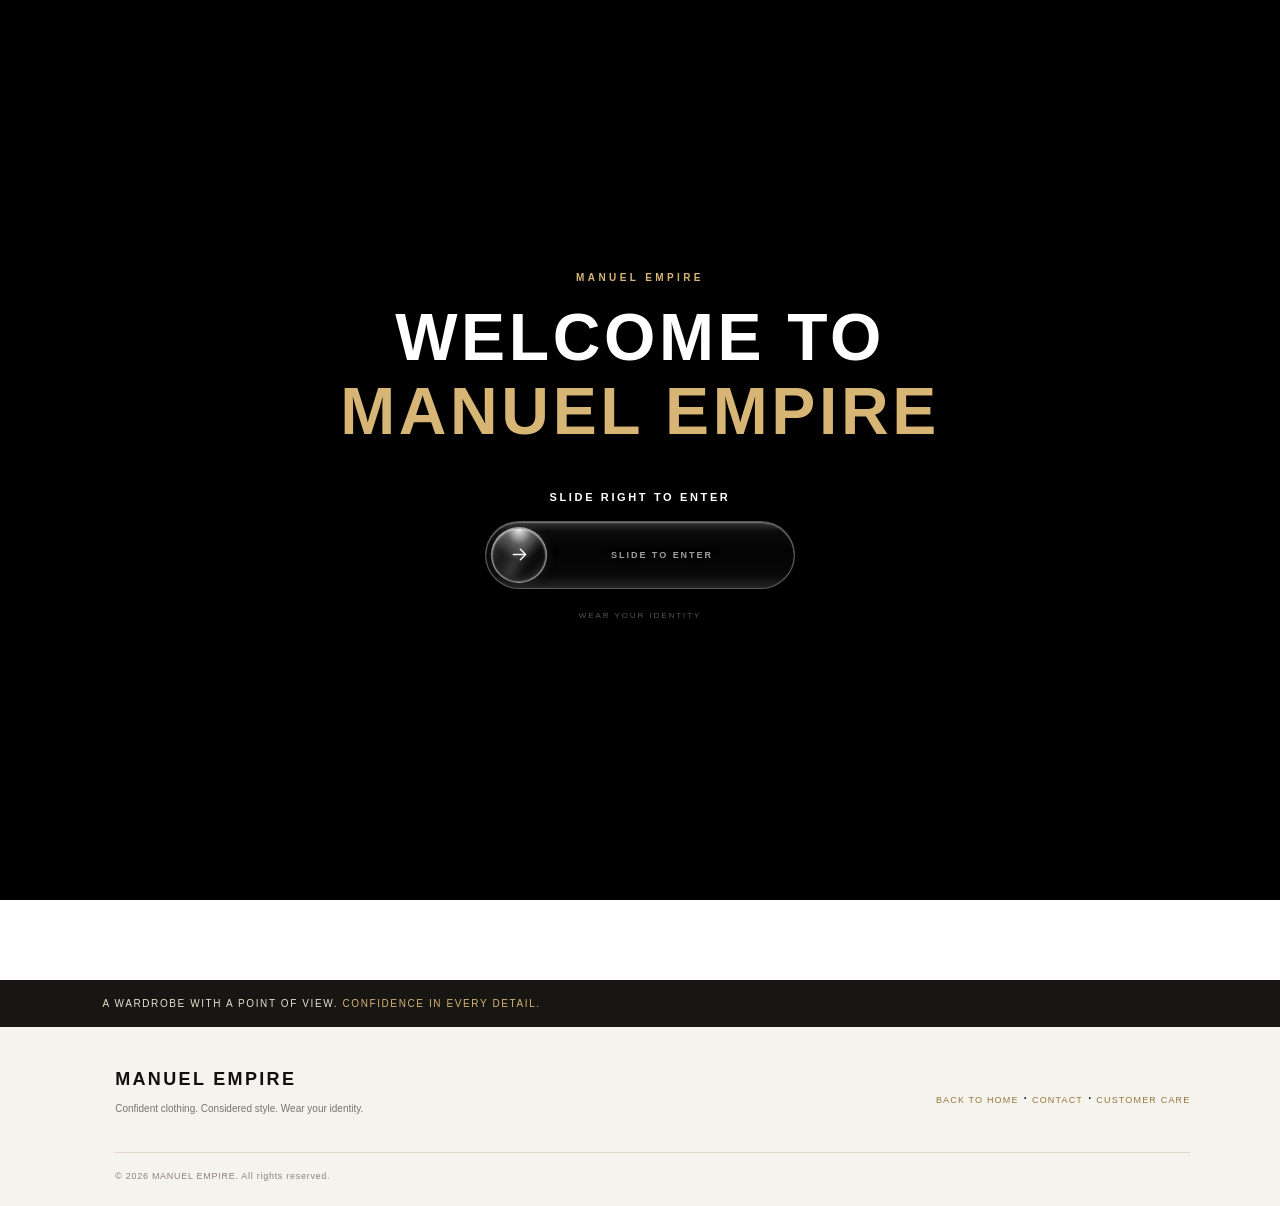
==== all-products.html @ 2a9cc7ea "Refresh polished store styles and cart logic" ====
<!doctype html>
<html lang="en">
<head>
<meta charset="UTF-8">
<meta name="viewport" content="width=device-width, initial-scale=1.0">
<meta name="theme-color" content="#ffffff">
<title>All Pieces | MANUEL EMPIRE</title>
<style>
:root{--gold:#b89452;--gold-deep:#98743a;--ink:#171613;--paper:#fff;--ivory:#f5f3ee;--muted:#77736b}
*{box-sizing:border-box}
body{margin:0;background:var(--paper);color:var(--ink);font-family:Arial,Helvetica,sans-serif}
.site-header{height:82px;display:flex;align-items:center;justify-content:space-between;padding:0 5vw 0 7.5vw;background:linear-gradient(180deg,rgba(255,255,255,.22),rgba(255,255,255,.07));position:sticky;top:0;z-index:30;border:0;box-shadow:inset 0 1px 0 rgba(255,255,255,.52),0 8px 28px rgba(25,20,12,.07);backdrop-filter:blur(38px) saturate(185%);-webkit-backdrop-filter:blur(38px) saturate(185%)}
.brand{margin:0;color:var(--ink);font-family:Georgia,'Times New Roman',serif;font-size:22px;font-weight:600;letter-spacing:.16em}
.header-note{color:#615c52;font-size:10px;letter-spacing:.18em;text-transform:uppercase}
.side-nav{position:fixed;left:2.8vw;top:50%;transform:translateY(-50%);display:flex;flex-direction:column;align-items:center;gap:14px;padding:14px 8px;width:60px;z-index:20;border-radius:999px;background:linear-gradient(145deg,rgba(255,255,255,.28),rgba(255,255,255,.14) 42%,rgba(255,255,255,.075));backdrop-filter:blur(32px) saturate(190%);-webkit-backdrop-filter:blur(32px) saturate(190%);box-shadow:inset 0 1.5px 1px rgba(255,255,255,.78),inset 1px 0 1px rgba(255,255,255,.3),inset 0 -1px 1px rgba(184,148,82,.24),0 12px 32px rgba(20,17,12,.18);isolation:isolate;overflow:hidden}
.nav-link{position:relative;z-index:1;display:grid;place-items:center;width:40px;height:40px;color:var(--gold);background:rgba(255,255,255,.035);border:0;border-radius:50%;text-decoration:none;transition:color .2s,transform .2s,background .2s,box-shadow .2s}
.nav-link:hover{color:var(--gold-deep);transform:translateX(2px);background:rgba(255,255,255,.2);box-shadow:inset 0 1px 2px rgba(255,255,255,.7),0 3px 12px rgba(20,17,12,.1)}
.nav-link svg{width:23px;height:23px;fill:none;stroke:currentColor;stroke-width:1.65;stroke-linecap:round;stroke-linejoin:round}
.page-intro{padding:75px 7.5vw 35px 8vw}
.kicker{margin:0 0 14px;color:var(--gold-deep);font-size:10px;font-weight:700;letter-spacing:.3em;text-transform:uppercase}
.page-intro h2{margin:0;font-size:clamp(36px,5vw,64px);font-weight:800;letter-spacing:-.055em;text-transform:uppercase}
.page-intro p{color:var(--muted);font-size:13px;line-height:1.8;max-width:440px}
.products{padding:25px 6vw 75px 7.5vw}
.section-heading{display:flex;align-items:center;justify-content:space-between;margin-bottom:25px}
.section-heading h2{margin:0;font-size:19px;font-weight:600;letter-spacing:.04em;text-transform:uppercase}
.section-heading a{color:var(--ink);font-size:9px;letter-spacing:.12em;text-transform:uppercase;text-decoration:none;border-bottom:1px solid var(--gold);padding-bottom:5px}
.product-grid{display:grid;grid-template-columns:repeat(4,minmax(0,1fr));gap:18px}
.product img{display:block;width:100%;aspect-ratio:3/4;object-fit:cover;filter:grayscale(100%);background:var(--ivory)}
.product h3{margin:12px 0 5px;font-size:11px;font-weight:500;letter-spacing:.04em}
.product p{margin:0;color:var(--gold-deep);font-size:10px}
@media(max-width:700px){.site-header{height:68px;padding:0 18px 0 62px;background:linear-gradient(180deg,rgba(255,255,255,.22),rgba(255,255,255,.07));backdrop-filter:blur(32px) saturate(185%);-webkit-backdrop-filter:blur(32px) saturate(185%)}.brand{font-size:16px;letter-spacing:.12em}.header-note{font-size:8px}.side-nav{left:9px;gap:10px;width:52px;padding:11px 6px;border-radius:999px;backdrop-filter:blur(28px) saturate(185%);-webkit-backdrop-filter:blur(28px) saturate(185%)}.nav-link{width:36px;height:36px}.nav-link svg{width:20px;height:20px}.page-intro{padding:55px 18px 25px 68px}.page-intro h2{font-size:36px}.products{padding:25px 16px 45px 68px}.section-heading h2{font-size:15px}.product-grid{grid-template-columns:repeat(2,minmax(0,1fr));gap:17px 12px}}




/* MANUEL EMPIRE — unified adaptive Liquid Glass */
html{scroll-behavior:smooth;scroll-padding-top:88px}
.site-header{
  background:rgba(255,255,255,.075) !important;
  border:0 !important;outline:0 !important;
  box-shadow:0 8px 28px rgba(20,18,14,.045),inset 0 1px 0 rgba(255,255,255,.16) !important;
  -webkit-backdrop-filter:blur(26px) saturate(155%) !important;
  backdrop-filter:blur(26px) saturate(155%) !important;
  isolation:isolate;overflow:hidden;
}
.site-header:before{
  content:"";position:absolute;inset:0;z-index:0;pointer-events:none;
  background:radial-gradient(ellipse at 50% -90%,rgba(255,255,255,.25),transparent 68%),linear-gradient(110deg,transparent 10%,rgba(255,255,255,.075) 48%,transparent 86%);
}
.site-header:after{
  content:"";position:absolute;inset:0;z-index:0;pointer-events:none;
  background:linear-gradient(110deg,transparent 36%,rgba(255,255,255,.10) 49%,transparent 62%);
  transform:translateX(-115%);animation:me-soft-refraction 16s ease-in-out infinite;
}
.brand,.header-note{position:relative;z-index:1}
.side-nav{
  background:rgba(255,255,255,.075) !important;
  border:0 !important;outline:0 !important;
  box-shadow:0 12px 34px rgba(16,15,12,.12),inset 0 1px 0 rgba(255,255,255,.20),inset 0 -1px 0 rgba(255,255,255,.06) !important;
  -webkit-backdrop-filter:blur(24px) saturate(160%) !important;
  backdrop-filter:blur(24px) saturate(160%) !important;
  isolation:isolate;overflow:hidden;
}
.side-nav:before{
  content:"";position:absolute;inset:0;z-index:0;pointer-events:none;border-radius:inherit;
  background:radial-gradient(ellipse at 35% 0%,rgba(255,255,255,.22),transparent 54%),linear-gradient(115deg,rgba(255,255,255,.09),transparent 42%,rgba(255,255,255,.035) 76%,rgba(255,255,255,.08));
}
.side-nav:after{
  content:"";position:absolute;inset:0;z-index:0;pointer-events:none;border-radius:inherit;
  background:linear-gradient(112deg,transparent 30%,rgba(255,255,255,.09) 49%,transparent 67%);
  transform:translateX(-115%);animation:me-soft-refraction 18s ease-in-out infinite;
}
.nav-link{
  background:transparent !important;border:0 !important;outline:0 !important;
  box-shadow:none !important;border-radius:50%;
  transition:color .32s ease,transform .42s cubic-bezier(.2,.8,.2,1) !important;
}
.nav-link:hover,.nav-link:focus-visible,.nav-link:active{
  background:transparent !important;box-shadow:none !important;
  color:var(--gold-deep) !important;transform:scale(1.10) !important;
}
.nav-link svg{filter:drop-shadow(0 1px 2px rgba(0,0,0,.12))}
.site-header,.side-nav{will-change:backdrop-filter}
[id]{scroll-margin-top:88px}
@keyframes me-soft-refraction{
  0%,72%,100%{transform:translateX(-115%)}
  86%{transform:translateX(115%)}
}
@media(max-width:700px){
 html{scroll-padding-top:74px}
 [id]{scroll-margin-top:74px}
 .site-header{-webkit-backdrop-filter:blur(22px) saturate(150%) !important;backdrop-filter:blur(22px) saturate(150%) !important}
 .side-nav{-webkit-backdrop-filter:blur(20px) saturate(155%) !important;backdrop-filter:blur(20px) saturate(155%) !important}
}
@media(prefers-reduced-motion:reduce){
 html{scroll-behavior:auto}
 .site-header:after,.side-nav:after{animation:none}
 *{transition-duration:.01ms !important}
}
@view-transition{navigation:auto}
::view-transition-old(root){animation:me-soft-out .18s ease both}
::view-transition-new(root){animation:me-soft-in .32s cubic-bezier(.2,.75,.25,1) both}
::view-transition-group(me-header),::view-transition-group(me-nav){animation-duration:.32s}
@keyframes me-soft-out{to{opacity:.82;filter:blur(2px)}}
@keyframes me-soft-in{from{opacity:.82;filter:blur(2px)}to{opacity:1;filter:blur(0)}}


/* MANUEL EMPIRE — visible, 80%-transparent Liquid Glass; side icons stay bare */
.site-header{
  position:relative;
  background:linear-gradient(135deg,rgba(255,255,255,.23),rgba(255,255,255,.12) 38%,rgba(255,255,255,.18) 72%,rgba(255,255,255,.10)) !important;
  border:0 !important;outline:0 !important;
  box-shadow:0 10px 32px rgba(25,20,12,.055),inset 0 1px 0 rgba(255,255,255,.48),inset 0 -1px 0 rgba(255,255,255,.13) !important;
  -webkit-backdrop-filter:blur(15px) saturate(1.85) contrast(1.06) !important;
  backdrop-filter:blur(15px) saturate(1.85) contrast(1.06) !important;
  isolation:isolate;overflow:hidden;
}
.site-header:before{
  content:"";position:absolute;inset:0;z-index:0;pointer-events:none;
  background:
    radial-gradient(ellipse 48% 125% at 18% -55%,rgba(255,255,255,.58),transparent 72%),
    radial-gradient(ellipse 55% 115% at 82% -75%,rgba(255,255,255,.30),transparent 70%),
    linear-gradient(180deg,rgba(255,255,255,.19),transparent 48%,rgba(255,255,255,.045));
}
.site-header:after{
  content:"";position:absolute;inset:0;z-index:0;pointer-events:none;
  background:
    linear-gradient(108deg,transparent 22%,rgba(255,255,255,.02) 38%,rgba(255,255,255,.38) 49%,rgba(255,255,255,.06) 54%,transparent 70%),
    radial-gradient(ellipse 38% 70% at 50% 0%,rgba(255,255,255,.20),transparent 78%);
  opacity:.9;transform:translateX(-105%);
  animation:me-liquid-reflection 12s cubic-bezier(.4,0,.2,1) infinite;
}
/* Side navigation is deliberately plain: five original icons, no glass */
.side-nav{
  background:transparent !important;border:0 !important;outline:0 !important;
  box-shadow:none !important;
  -webkit-backdrop-filter:none !important;backdrop-filter:none !important;
  overflow:visible !important;isolation:auto !important;
}
.side-nav:before,.side-nav:after{content:none !important;display:none !important}
.nav-link{
  background:transparent !important;border:0 !important;outline:0 !important;
  box-shadow:none !important;border-radius:0 !important;
  -webkit-backdrop-filter:none !important;backdrop-filter:none !important;
  transition:color .32s ease,transform .38s cubic-bezier(.2,.8,.2,1) !important;
}
.nav-link:hover,.nav-link:focus-visible,.nav-link:active{
  background:transparent !important;box-shadow:none !important;
  transform:translateX(2px) !important;
}
.nav-link svg{filter:none !important}
/* Other action buttons get a clear, softly glossy glass finish */
.primary-link,.category a,.section-heading a{
  background:linear-gradient(135deg,rgba(255,255,255,.22),rgba(255,255,255,.10)) !important;
  border:0 !important;border-radius:999px;
  box-shadow:0 7px 22px rgba(25,20,12,.055),inset 0 1px 0 rgba(255,255,255,.50),inset 0 -1px 0 rgba(255,255,255,.12) !important;
  -webkit-backdrop-filter:blur(13px) saturate(1.75) !important;
  backdrop-filter:blur(13px) saturate(1.75) !important;
  transition:transform .35s ease,box-shadow .35s ease,background .35s ease !important;
}
.primary-link:hover,.category a:hover,.section-heading a:hover{
  background:linear-gradient(135deg,rgba(255,255,255,.30),rgba(255,255,255,.14)) !important;
  box-shadow:0 10px 26px rgba(25,20,12,.075),inset 0 1px 0 rgba(255,255,255,.62) !important;
  transform:translateY(-2px);
}
.hero .primary-link{
  background:transparent !important;box-shadow:none !important;border-radius:0;
  -webkit-backdrop-filter:none !important;backdrop-filter:none !important;
  border:0 !important;border-bottom:1px solid #d7b574 !important;
}
.hero .primary-link:hover{background:transparent !important;box-shadow:none !important}
.brand,.header-note{position:relative;z-index:1}
@keyframes me-liquid-reflection{
  0%,62%,100%{transform:translateX(-105%)}
  82%{transform:translateX(105%)}
}
@media(max-width:700px){
  .site-header{
    background:linear-gradient(135deg,rgba(255,255,255,.22),rgba(255,255,255,.12) 55%,rgba(255,255,255,.18)) !important;
    -webkit-backdrop-filter:blur(12px) saturate(1.7) contrast(1.04) !important;
    backdrop-filter:blur(12px) saturate(1.7) contrast(1.04) !important;
  }
}
@media(prefers-reduced-motion:reduce){.site-header:after{animation:none}}


/* Expanded editorial storefront */
.collection-note{padding:18px 7.5vw 18px 8vw;background:#171613;color:#e9dfcd;font-size:10px;letter-spacing:.16em;text-transform:uppercase}
.collection-note span{color:#d7b574}
.collection-footer{padding:42px 7vw 25px 9vw;background:#f5f3ee}
.collection-footer .footer-row{display:flex;justify-content:space-between;gap:25px;align-items:center;padding-bottom:25px;border-bottom:1px solid rgba(152,116,58,.22)}
.collection-footer strong{font-family:Georgia,serif;font-size:18px;letter-spacing:.13em}
.collection-footer p{color:#77736b;font-size:10px;line-height:1.7}
.collection-footer a{color:#98743a;text-decoration:none;font-size:9px;letter-spacing:.13em;text-transform:uppercase}
.collection-footer small{display:block;padding-top:18px;color:#898276;font-size:9px;letter-spacing:.08em}
@media(max-width:700px){.collection-note{padding:16px 18px 16px 68px;font-size:8px;line-height:1.7}.collection-footer{padding:35px 18px 22px 68px}.collection-footer .footer-row{display:block}.collection-footer a{display:inline-block;margin-top:10px}}

</style>
<link rel="stylesheet" href="store.css?v=polish-20261128">
<style>
/* Side navigation category pop-out */
.category-dim{position:fixed;inset:0;z-index:35;border:0;padding:0;background:rgba(12,11,9,.30);opacity:0;visibility:hidden;transition:opacity .28s ease,visibility .28s ease;cursor:pointer}
.category-popout{position:fixed;left:78px;z-index:45;display:flex;flex-direction:column;gap:4px;min-width:142px;padding:8px;background:rgba(255,255,255,.96);border:1px solid rgba(197,162,101,.4);box-shadow:0 12px 35px rgba(0,0,0,.14);opacity:0;visibility:hidden;transform:translateX(-8px);transition:opacity .28s ease,transform .28s ease,visibility .28s ease}
.category-popout a{display:block;padding:13px 15px;color:#171613;text-decoration:none;font-size:10px;font-weight:700;letter-spacing:.18em}
.category-popout a:hover{background:#f2ecdf;color:#98743a}
body.categories-open .category-dim{opacity:1;visibility:visible}
body.categories-open .category-popout{opacity:1;visibility:visible;transform:translateX(0)}
body.categories-open main,body.categories-open .site-header,body.categories-open .collection-note,body.categories-open .collection-footer{filter:blur(1.5px);transition:filter .28s ease}
@media(max-width:700px){.category-popout{left:66px;min-width:130px}.category-popout a{padding:12px;font-size:9px}}

/* Official MANUEL EMPIRE crown monogram */
.brand{display:inline-flex!important;align-items:center!important;justify-content:center!important;gap:10px!important}
.brand-mark{display:block;width:31px;height:42px;flex:0 0 auto;object-fit:contain;mix-blend-mode:screen;filter:drop-shadow(0 1px 2px rgba(184,148,82,.16))}
.brand span{display:inline-block}
@media(max-width:700px){.brand{gap:8px!important}.brand-mark{width:25px;height:34px}}

/* Official MANUEL EMPIRE crown monogram */
.brand{display:inline-flex!important;align-items:center!important;justify-content:center!important;gap:10px!important}
.brand-mark{display:block;width:31px;height:42px;flex:0 0 auto;object-fit:contain;mix-blend-mode:screen;filter:drop-shadow(0 1px 2px rgba(184,148,82,.16))}
.brand span{display:inline-block}
@media(max-width:700px){.brand{gap:8px!important}.brand-mark{width:25px;height:34px}}
</style>
</head>
<body>
<header class="site-header"><h1 class="brand"><img class="brand-mark" src="IMG_6461.png" alt=""><span>MANUEL EMPIRE</span></h1><div class="header-note">Confidence in every detail</div></header>
<nav class="side-nav" aria-label="Main navigation">
<a class="nav-link" href="index.html" aria-label="Home" title="Home"><svg viewBox="0 0 24 24"><path d="m3 10 9-7 9 7"/><path d="M5 9v11h14V9M9 20v-7h6v7"/></svg></a>
<a class="nav-link" href="announcements.html" aria-label="Announcements" title="Announcements"><svg viewBox="0 0 24 24"><circle cx="12" cy="12" r="9"/><path d="M12 11v5M12 8h.01"/></svg></a>
<a class="nav-link" href="collection.html" aria-label="Bag" title="Bag"><svg viewBox="0 0 24 24"><path d="M4 7h16v13H4zM8 7V5a2 2 0 0 1 2-2h4a2 2 0 0 1 2 2v2M4 12h16M10 12v2h4v-2"/></svg></a>
<a class="nav-link" href="#" aria-label="Browse categories" title="Categories" data-category-toggle><svg viewBox="0 0 24 24"><rect x="3" y="3" width="7" height="7" rx="1"/><rect x="14" y="3" width="7" height="7" rx="1"/><rect x="3" y="14" width="7" height="7" rx="1"/><rect x="14" y="14" width="7" height="7" rx="1"/></svg></a>
<a class="nav-link" href="cart.html" aria-label="Cart" title="Cart"><svg viewBox="0 0 24 24"><path d="M3 4h2l2.1 11.1a2 2 0 0 0 2 1.6h8.8a2 2 0 0 0 2-1.6L21 8H6"/><circle cx="10" cy="20" r="1"/><circle cx="18" cy="20" r="1"/></svg></a>
</nav>
<main>
<section class="store-intro"><p class="eyebrow">MANUEL EMPIRE · WEAR YOUR IDENTITY</p><h2>ALL PIECES</h2><p>Explore the current MANUEL EMPIRE edit. Product availability and pricing are confirmed on request.</p></section>
<div class="store-toolbar" id="shop"><div class="store-filters"><select data-shop-filter aria-label="Filter by collection"><option value="all">All collections</option><option value="men">Men</option><option value="women">Women</option></select><select data-shop-type aria-label="Filter by category"><option value="all">All categories</option><option value="tops">Tops</option><option value="shirts">Shirts</option><option value="sets">Sets</option><option value="outerwear">Outerwear</option></select><input class="store-search" data-shop-search type="search" placeholder="Search the collection…" aria-label="Search products"></div><a class="gold-button" href="cart.html">View bag <span data-cart-count hidden></span></a></div>
<section class="store-grid" data-shop-grid aria-live="polite"></section>
</main>

<div class="collection-note">A wardrobe with a point of view. <span>Confidence in every detail.</span></div>
<footer class="collection-footer" id="cart"><div class="footer-row"><div><strong>MANUEL EMPIRE</strong><p>Confident clothing. Considered style. Wear your identity.</p></div><div><a href="index.html">Back to home</a> · <a href="contact.html">Contact</a> · <a href="customer-care.html">Customer care</a></div></div><small>© 2026 MANUEL EMPIRE. All rights reserved.</small></footer>

<div class="store-notice" data-store-notice role="status"></div><script src="store.js?v=curated-empty-v2-20261128"></script><script src="nav.js?v=full-polish-20261128"></script>
</body>
</html>
---- store.css ----
:root{--gold:#b89452;--gold-deep:#98743a;--ink:#171613;--ivory:#f5f3ee;--muted:#77736b}
.store-intro{padding:64px 7vw 30px 9vw;background:#f5f3ee}.store-intro .eyebrow,.eyebrow{color:var(--gold-deep);font-size:9px;font-weight:700;letter-spacing:.23em;text-transform:uppercase}.store-intro h2{margin:12px 0;font:500 clamp(36px,5vw,60px)/1 Georgia,serif;letter-spacing:-.04em}.store-intro p{max-width:460px;color:#625e56;font-size:12px;line-height:1.8}
.store-toolbar{padding:24px 7vw 22px 9vw;display:flex;justify-content:space-between;align-items:center;gap:15px;flex-wrap:wrap}.store-filters{display:flex;gap:8px;flex-wrap:wrap}.store-filters select,.store-search{height:42px;padding:0 14px;border:1px solid #e6dfd2;background:#fff;color:#514c43;font:inherit;font-size:11px;outline-color:var(--gold)}.store-search{width:min(260px,100%)}
.store-grid{padding:10px 7vw 75px 9vw;display:grid;grid-template-columns:repeat(4,minmax(0,1fr));gap:32px 18px}.shop-card{min-width:0}.shop-image{position:relative;display:block;overflow:hidden;background:var(--ivory)}.shop-image img{display:block;width:100%;aspect-ratio:3/4;object-fit:cover;transition:transform .55s ease}.shop-image:hover img{transform:scale(1.035)}.image-tag{position:absolute;left:12px;top:12px;padding:7px 9px;background:rgba(255,255,255,.78);color:#6f5832;font-size:8px;letter-spacing:.13em}
.shop-card-info{display:flex;justify-content:space-between;gap:8px;align-items:start;margin-top:13px}.shop-category{margin:0 0 7px;color:var(--gold-deep);font-size:8px;letter-spacing:.12em;text-transform:uppercase}.shop-card h3{margin:0;font-size:11px;font-weight:600;letter-spacing:.025em}.shop-price{margin:8px 0 0;color:#77736b;font-size:10px}.shop-description{margin:10px 0 0;color:#77736b;font-size:10px;line-height:1.65}
.quick-add{position:relative;flex:0 0 auto}.quick-add summary{list-style:none;cursor:pointer;color:#98743a;font-size:9px;letter-spacing:.07em;white-space:nowrap;border-bottom:1px solid #c8ad7c;padding-bottom:5px}.quick-add summary::-webkit-details-marker{display:none}.quick-add summary span{font-size:13px;margin-left:4px}.quick-add[open]{z-index:3}.quick-add label{display:block;margin-top:10px;color:#77736b;font-size:9px}.quick-add select{display:block;width:100%;margin-top:5px;padding:8px;border:1px solid #e6dfd2;background:#fff;color:#171613;font-size:10px}.gold-button{display:inline-flex;align-items:center;justify-content:center;min-height:42px;padding:0 20px;background:#b89452;border:0;color:#fff;text-decoration:none;font-size:9px;font-weight:700;letter-spacing:.13em;text-transform:uppercase;cursor:pointer}.quick-add .gold-button{width:100%;margin-top:12px}.gold-button:hover{background:#98743a}.store-notice{position:fixed;right:22px;bottom:22px;z-index:90;padding:14px 18px;background:#171613;color:#fff;font-size:11px;opacity:0;transform:translateY(8px);pointer-events:none;transition:.25s}.store-notice.is-visible{opacity:1;transform:translateY(0)}.empty-shop{grid-column:1/-1;padding:45px;text-align:center;color:#77736b}
.bag-layout{padding:55px 8vw 80px 10vw;display:grid;grid-template-columns:minmax(0,1.5fr) minmax(280px,.8fr);gap:55px}.bag-layout h2{font:500 30px Georgia,serif}.bag-item{display:grid;grid-template-columns:125px 1fr;gap:20px;padding:22px 0;border-bottom:1px solid #eee8dd}.bag-item img{width:125px;aspect-ratio:3/4;object-fit:cover;background:var(--ivory)}.bag-info h3{margin:0 0 8px;font-size:13px}.bag-info>p:not(.shop-category){color:#77736b;font-size:10px}.bag-info strong{display:block;margin:12px 0;color:#98743a;font-size:10px;font-weight:500}.quantity-control{display:flex;align-items:center;gap:12px;margin-top:14px}.quantity-control button{width:27px;height:27px;border:1px solid #e4ddcf;background:#fff;color:#514c43;cursor:pointer}.quantity-control .remove-item{width:auto;border:0;color:#98743a;text-decoration:underline;font-size:9px}.bag-summary{align-self:start;padding:25px;background:#f5f3ee}.bag-summary h3{margin:0 0 18px;font-size:11px;letter-spacing:.14em;text-transform:uppercase}.bag-summary p{color:#625e56;font-size:11px;line-height:1.8}.bag-summary .gold-button{width:100%;margin-top:12px}.empty-bag{padding:40px 0}.empty-bag h2{font-size:34px}.empty-bag p{color:#77736b;font-size:12px;line-height:1.8}
.order-fields{display:grid;gap:13px;margin-top:20px}.order-fields label{display:grid;gap:6px;color:#625e56;font-size:10px}.order-fields input,.order-fields textarea{width:100%;padding:12px;border:1px solid #e3dccf;background:#fff;font:inherit;font-size:12px}.order-fields textarea{min-height:78px;resize:vertical}.order-fields button{margin-top:8px}.order-status{display:none;margin-top:15px;padding:12px;background:#eee8dc;color:#51432e;font-size:11px;line-height:1.6}.order-status.is-visible{display:block}.order-copy{width:100%;min-height:140px;margin-top:12px;padding:10px;border:1px solid #ddd;background:#fff;font-size:11px}
.store-footer{padding:35px 8vw 25px 9vw;background:#171613;color:#fff}.store-footer .footer-row{display:flex;justify-content:space-between;gap:20px;align-items:center}.store-footer strong{font:18px Georgia,serif;letter-spacing:.14em}.store-footer a{color:#e2c58b;text-decoration:none;font-size:9px;letter-spacing:.13em;text-transform:uppercase}.store-footer small{display:block;margin-top:24px;color:#a8a197;font-size:9px}
@media(max-width:900px){.store-grid{grid-template-columns:repeat(3,minmax(0,1fr))}.bag-layout{padding-left:8vw;padding-right:6vw;gap:25px}}
@media(max-width:700px){.store-intro{padding:48px 20px 25px 68px}.store-intro h2{font-size:38px}.store-toolbar{padding:20px 16px 18px 68px;align-items:stretch}.store-search{width:100%}.store-grid{padding:8px 15px 55px 68px;grid-template-columns:repeat(2,minmax(0,1fr));gap:25px 12px}.shop-card-info{display:block}.quick-add{display:block;margin-top:12px}.quick-add summary{display:inline-block}.bag-layout{padding:35px 16px 60px 68px;grid-template-columns:1fr;gap:25px}.bag-item{grid-template-columns:92px 1fr;gap:13px}.bag-item img{width:92px}.bag-info h3{font-size:11px}.store-footer{padding:30px 18px 24px 68px}.store-footer .footer-row{display:block}.store-footer a{display:inline-block;margin-top:16px}}


/* Shared page chrome */
.site-header{height:82px;display:flex;align-items:center;justify-content:space-between;padding:0 5vw 0 7.5vw;background:rgba(255,255,255,.20);position:sticky;top:0;z-index:30;border:0;box-shadow:0 8px 28px rgba(25,20,12,.05);backdrop-filter:blur(15px) saturate(1.85);-webkit-backdrop-filter:blur(15px) saturate(1.85)}
.brand{margin:0;color:#171613;font:600 22px Georgia,serif;letter-spacing:.16em;text-decoration:none}.bag-shortcut{color:#98743a;text-decoration:none;font-size:9px;letter-spacing:.13em;text-transform:uppercase}
.side-nav{position:fixed;left:2.8vw;top:50%;transform:translateY(-50%);display:flex;flex-direction:column;align-items:center;gap:14px;padding:14px 8px;width:60px;z-index:40;background:transparent;border:0;box-shadow:none}
.nav-link{display:grid;place-items:center;width:40px;height:40px;color:#b89452;text-decoration:none;background:transparent;border:0;mix-blend-mode:difference}
.nav-link svg{width:23px;height:23px;fill:none;stroke:currentColor;stroke-width:1.65;stroke-linecap:round;stroke-linejoin:round}
[data-cart-count]:not([hidden]){display:inline-grid;place-items:center;min-width:17px;height:17px;margin-left:5px;padding:0 4px;border-radius:50%;background:#98743a;color:white;font-size:9px}
@media(max-width:700px){.site-header{height:68px;padding:0 16px 0 68px}.brand{font-size:15px;letter-spacing:.1em}.side-nav{left:9px;width:48px;gap:10px;padding:8px 4px}.nav-link{width:36px;height:36px}.nav-link svg{width:20px;height:20px}}

/* Fabric Grotesk brand typography — provide the licensed WOFF2 file at the path below */
@font-face{font-family:"Fabric Grotesk";src:url("FabricGrotesk-Variable.woff2") format("woff2");font-style:normal;font-weight:100 900;font-display:swap}
html,body,body *{font-family:"Fabric Grotesk",Arial,sans-serif !important}


/* COLLECTION ROOM — black, white and champagne gold editorial frames */
:root{--gold:#c5a265;--gold-deep:#98743a;--ink:#11110f;--ivory:#f7f6f2}
body{background:#fff;color:#11110f}
.store-intro{background:#11110f;color:#fff;padding-top:68px;padding-bottom:48px}
.store-intro .eyebrow{color:#d7b574;letter-spacing:.25em}
.store-intro h2{color:#fff;font-family:"Fabric Grotesk",Arial,sans-serif!important;font-weight:650;letter-spacing:-.045em}
.store-intro>p:last-child{color:rgba(255,255,255,.72);max-width:480px}
.store-toolbar{background:#fff;padding-top:25px;padding-bottom:25px;border-bottom:1px solid #eee9df}
.store-filters select,.store-search{border:1px solid #ded7ca;background:#fff;color:#171613;border-radius:0;min-height:43px}
.store-filters select:focus,.store-search:focus{border-color:#b89452;outline:1px solid rgba(184,148,82,.22)}
.gold-button{background:#b89452;color:#11110f;border:1px solid #b89452;border-radius:0;min-height:44px;font-weight:700;letter-spacing:.12em;transition:background .25s,color .25s,transform .25s}
.gold-button:hover{background:#11110f;border-color:#11110f;color:#fff;transform:translateY(-1px)}
.store-grid{background:#fff;padding-top:34px;gap:28px 20px}
.shop-card{background:#fff;border:1px solid #e9e4da;padding:0 0 18px;transition:border-color .25s,box-shadow .25s}
.shop-card:hover{border-color:#c5a265;box-shadow:0 12px 28px rgba(20,17,12,.07)}
.shop-image{background:#f1efe9;margin:8px 8px 0}
.shop-image img{aspect-ratio:4/5;object-fit:cover;filter:none}
.image-tag{left:10px;top:10px;background:rgba(17,17,15,.88);color:#e4c98f;font-size:8px;letter-spacing:.16em;padding:8px 10px}
.shop-card-info{display:block;padding:0 14px;margin-top:14px}
.shop-category{color:#98743a;font-size:8px;letter-spacing:.16em;font-weight:700}
.shop-card h3{color:#11110f;font-size:13px;line-height:1.35;font-weight:650;letter-spacing:.015em}
.shop-price{color:#7b756b;font-size:10px;margin-top:6px}
.shop-description{padding:0 14px;margin:9px 0 13px;color:#77736b;font-size:10px;line-height:1.65;min-height:33px}
.product-options{display:grid;grid-template-columns:1fr 1fr;gap:8px;padding:0 14px}
.product-options label{display:block;color:#766b59;font-size:8px;font-weight:700;letter-spacing:.12em;text-transform:uppercase}
.product-options select{display:block;width:100%;height:36px;margin-top:6px;padding:0 8px;border:1px solid #e5dfd4;background:#fff;color:#171613;font:inherit;font-size:10px;border-radius:0}
.product-options select:focus{outline:1px solid #c5a265;border-color:#c5a265}
.shop-card .add-to-bag{display:flex;width:calc(100% - 28px);margin:13px 14px 0;justify-content:space-between;padding:0 14px}
.shop-card .add-to-bag span{font-size:16px;font-weight:400}
.empty-shop{color:#77736b}
.store-notice{background:#11110f;border-left:3px solid #c5a265;color:#fff}
@media(max-width:900px){.store-grid{grid-template-columns:repeat(2,minmax(0,1fr));gap:20px 14px}}
@media(max-width:700px){
 .store-intro{padding:48px 18px 34px 68px}
 .store-intro h2{font-size:36px}
 .store-toolbar{padding:18px 15px 18px 68px}
 .store-filters{width:100%}
 .store-filters select{flex:1;min-width:0}
 .store-search{width:100%}
 .store-grid{padding:22px 12px 50px 62px;grid-template-columns:repeat(2,minmax(0,1fr));gap:15px 9px}
 .shop-card{padding-bottom:12px}
 .shop-image{margin:6px 6px 0}
 .shop-card-info{padding:0 9px;margin-top:11px}
 .shop-card h3{font-size:11px}
 .shop-description{padding:0 9px;margin:8px 0 10px;font-size:9px;min-height:0}
 .product-options{padding:0 9px;gap:6px}
 .product-options label{font-size:7px;letter-spacing:.08em}
 .product-options select{height:33px;padding:0 5px;font-size:9px}
 .shop-card .add-to-bag{width:calc(100% - 18px);margin:10px 9px 0;min-height:39px;padding:0 9px;font-size:8px;letter-spacing:.08em}
 .image-tag{font-size:7px;padding:6px 7px}
}


/* Spacious editorial collection layout inspired by the supplied reference */
.store-intro{background:#fff;color:#111;padding:82px 20px 55px;text-align:center}
.store-intro .eyebrow{font-size:9px;letter-spacing:.24em;color:#a98549}
.store-intro h2{font-family:"Fabric Grotesk",Arial,sans-serif!important;font-size:clamp(34px,5vw,54px);font-weight:800;letter-spacing:.08em;color:#111;margin:12px 0 0}
.store-intro>p:last-child{margin:12px auto 0;color:#777;font-size:12px}
.store-toolbar{max-width:1440px;margin:0 auto;padding:12px 4vw 24px;border:0}
.store-grid{max-width:1440px;margin:0 auto;padding:18px 3vw 105px;grid-template-columns:repeat(3,minmax(0,1fr));gap:66px 26px}
.shop-card{border:0!important;background:#fff!important;padding:0 0 8px!important;box-shadow:none!important}
.shop-card:hover{border:0!important;box-shadow:none!important}
.shop-image{position:relative;margin:0;background:#f5f5f3}
.shop-image img{aspect-ratio:1/1.12;object-fit:contain;padding:5%;mix-blend-mode:multiply}
.image-tag{display:none}
.wishlist-button{position:absolute;right:16px;top:14px;width:40px;height:40px;border:0;background:transparent;color:#111;font-size:30px;line-height:1;cursor:pointer}
.wishlist-button.is-saved{color:#b89452}
.shop-card-info{padding:0 2px!important;margin-top:19px!important}
.shop-card-info>div:first-child{display:block}
.shop-category{font-size:8px;letter-spacing:.16em}
.shop-card h3{font-size:14px;font-weight:700;letter-spacing:.035em;text-transform:uppercase}
.shop-price{font-size:10px;margin-top:7px}
.shop-description{padding:0 2px;margin:9px 0 14px;min-height:0;font-size:10px}
.product-options{padding:0 2px;max-width:340px}
.shop-card .add-to-bag{width:100%;max-width:340px;margin:13px 2px 0}
.discover-house{background:#f5f5f3;padding:86px 3vw 100px}
.discover-house h2{text-align:center;margin:0 0 58px;font-size:clamp(28px,4vw,44px);font-weight:800;letter-spacing:.07em}
.house-grid{max-width:1440px;margin:auto;display:grid;grid-template-columns:repeat(3,minmax(0,1fr));gap:24px}
.house-card{position:relative;display:block;overflow:hidden;background:#eae8e2;color:#fff;text-decoration:none}
.house-card img{display:block;width:100%;aspect-ratio:1/1.15;object-fit:cover;transition:transform .6s ease}
.house-card:hover img{transform:scale(1.035)}
.house-card span{position:absolute;left:0;right:0;bottom:0;padding:28px 16px 18px;background:linear-gradient(transparent,rgba(0,0,0,.58));font-size:12px;font-weight:700;letter-spacing:.16em;text-align:center}
.collection-note{margin-top:0}
@media(max-width:900px){.store-grid{grid-template-columns:repeat(2,minmax(0,1fr));gap:48px 18px}}
@media(max-width:700px){
 .store-intro{padding:64px 16px 34px 58px}
 .store-intro h2{font-size:32px;letter-spacing:.055em}
 .store-intro>p:last-child{font-size:10px}
 .store-toolbar{padding:12px 14px 18px 62px}
 .store-grid{padding:12px 13px 68px 62px;grid-template-columns:repeat(2,minmax(0,1fr));gap:34px 12px}
 .shop-image img{aspect-ratio:1/1.08;padding:4%}
 .wishlist-button{right:7px;top:7px;width:32px;height:32px;font-size:25px}
 .shop-card-info{margin-top:13px!important}
 .shop-card h3{font-size:10px;line-height:1.45}
 .shop-description{font-size:9px;margin:7px 0 10px}
 .product-options{gap:6px}
 .product-options select{height:32px;font-size:9px}
 .shop-card .add-to-bag{min-height:37px;font-size:8px}
 .discover-house{padding:58px 13px 65px 62px}
 .discover-house h2{font-size:25px;margin-bottom:30px}
 .house-grid{grid-template-columns:1fr;gap:16px}
 .house-card img{aspect-ratio:1.5/1}
 .house-card span{font-size:10px}
}


/* Navigation icons: champagne gold, clearly visible on white sections */
.side-nav .nav-link,
.side-nav .nav-link:hover,
.side-nav .nav-link:focus-visible,
.side-nav .nav-link:active{
  color:#b89452 !important;
  mix-blend-mode:normal !important;
}
.side-nav .nav-link svg{stroke:currentColor !important}


/* MANUEL EMPIRE — final storefront polish */
:root{--gold:#b89452;--gold-deep:#98743a;--ink:#171613;--ivory:#f5f3ee;--muted:#77736b}
button,a,input,select,textarea{-webkit-tap-highlight-color:transparent}
a:focus-visible,button:focus-visible,input:focus-visible,select:focus-visible,textarea:focus-visible{outline:2px solid #b89452;outline-offset:3px}
.store-intro{padding-top:76px;padding-bottom:42px}
.store-intro h2{letter-spacing:-.035em}
.store-toolbar{max-width:1320px}
.store-filters select,.store-search,.product-options select,.order-fields input,.order-fields textarea{border-radius:0;min-height:44px}
.store-grid{max-width:1320px;gap:44px 24px}
.shop-image{background:#f5f3ee}
.shop-image img{transition:transform .65s cubic-bezier(.2,.7,.2,1)}
.shop-card h3{line-height:1.45}
.product-options{display:grid;grid-template-columns:repeat(2,minmax(0,1fr));gap:10px}
.product-options label{display:grid;gap:7px;color:#77736b;font-size:9px;letter-spacing:.08em;text-transform:uppercase}
.product-options select{width:100%;padding:0 10px;border:1px solid #e6dfd2;background:#fff;color:#171613;font:inherit;font-size:11px}
.gold-button{min-height:46px;background:#a98549;letter-spacing:.16em;transition:background .25s ease,transform .25s ease,box-shadow .25s ease}
.gold-button:hover{background:#88652f;transform:translateY(-1px);box-shadow:0 8px 18px rgba(75,54,21,.12)}
.empty-shop{grid-column:1/-1;max-width:680px;width:100%;margin:18px auto 30px;padding:clamp(30px,6vw,66px) 24px;text-align:center;background:linear-gradient(145deg,#faf9f6,#f1eee7);border:1px solid rgba(184,148,82,.25)}
.empty-shop-kicker{display:block;margin-bottom:17px;color:#98743a;font-size:9px;font-weight:700;letter-spacing:.22em}
.empty-shop h3{margin:0 auto 12px;color:#171613;font:500 clamp(25px,4vw,38px)/1.15 Georgia,serif;letter-spacing:-.025em}
.empty-shop p{max-width:410px;margin:0 auto 24px;color:#77736b;font-size:12px;line-height:1.85}
.empty-shop .gold-button{display:inline-flex;padding:0 24px;text-decoration:none}
.bag-layout{max-width:1320px;margin:0 auto}
.bag-summary{border:1px solid rgba(184,148,82,.2);background:#faf9f6}
.order-fields input,.order-fields textarea{border-radius:0}
.order-fields input:focus,.order-fields textarea:focus,.store-search:focus,.store-filters select:focus{border-color:#b89452;outline:2px solid rgba(184,148,82,.15);outline-offset:1px}
.order-status{border-left:2px solid #b89452}
.store-notice{max-width:calc(100vw - 32px);border:1px solid rgba(216,181,109,.28);box-shadow:0 12px 32px rgba(0,0,0,.18)}
@media(max-width:700px){
 .store-intro{padding:52px 18px 30px 68px}
 .store-toolbar{padding:18px 16px 18px 68px}
 .store-grid{padding:14px 15px 58px 68px;gap:30px 12px}
 .product-options{grid-template-columns:1fr;gap:8px}
 .product-options select{min-height:38px}
 .empty-shop{padding:34px 18px;margin:8px auto 18px}
 .empty-shop p{font-size:11px}
 .bag-summary{padding:20px}
}
@media(prefers-reduced-motion:reduce){.shop-image img,.gold-button{transition:none}}
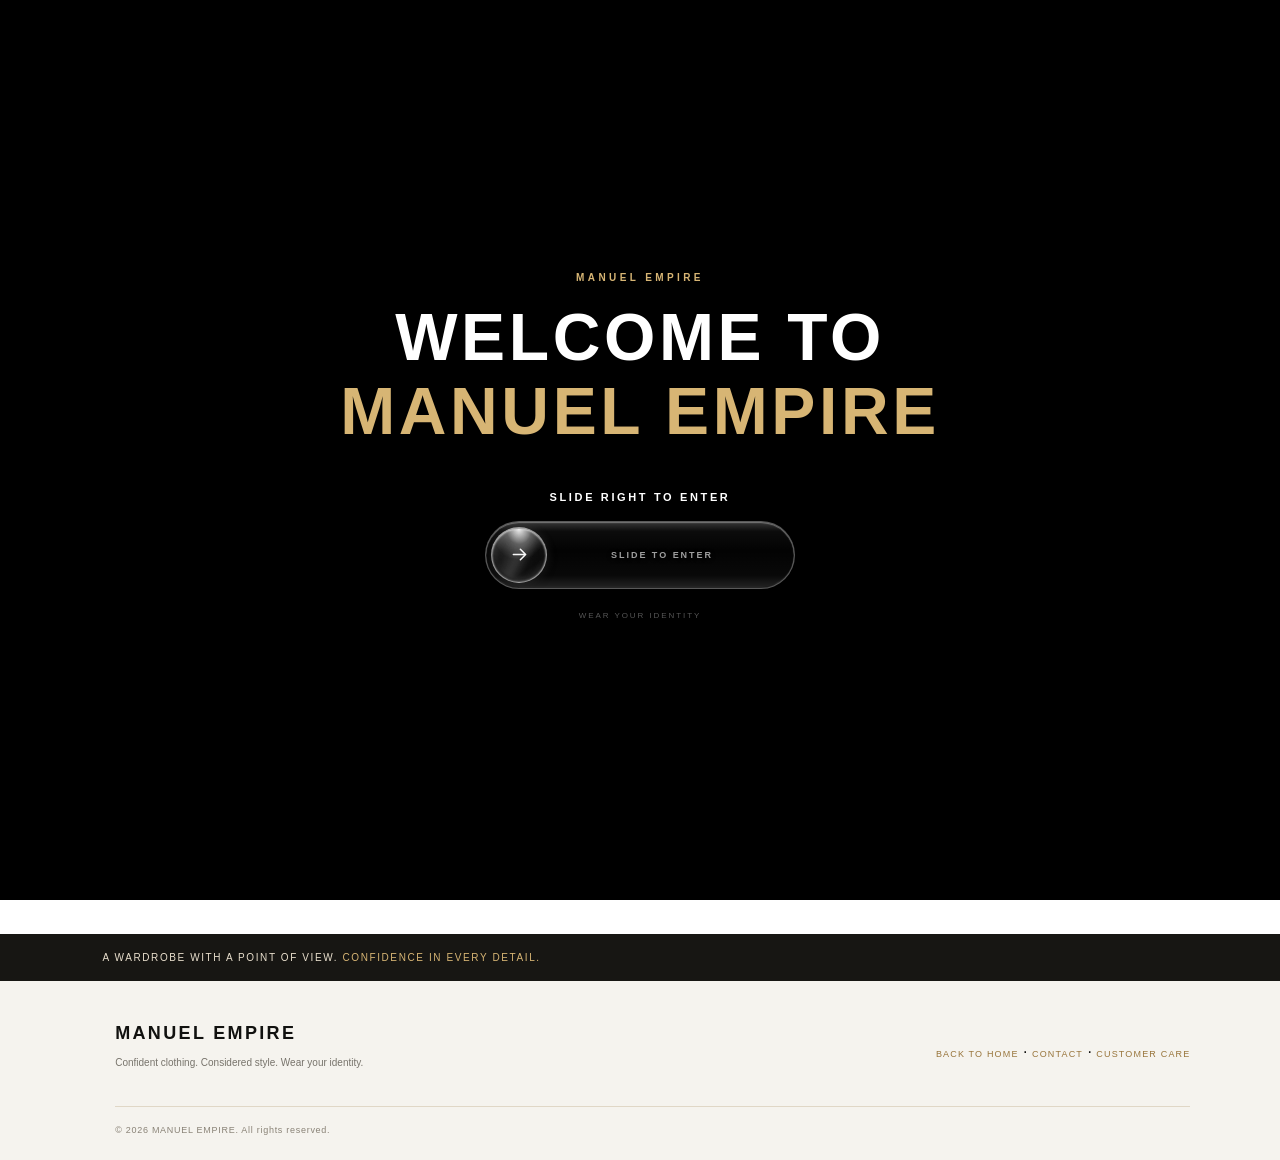
==== commit b9f08791: "Simplify all-pieces page while catalogue is curated" ====
--- a/all-products.html
+++ b/all-products.html
@@ -232,13 +232,13 @@
 </nav>
 <main>
 <section class="store-intro"><p class="eyebrow">MANUEL EMPIRE · WEAR YOUR IDENTITY</p><h2>ALL PIECES</h2><p>Explore the current MANUEL EMPIRE edit. Product availability and pricing are confirmed on request.</p></section>
-<div class="store-toolbar" id="shop"><div class="store-filters"><select data-shop-filter aria-label="Filter by collection"><option value="all">All collections</option><option value="men">Men</option><option value="women">Women</option></select><select data-shop-type aria-label="Filter by category"><option value="all">All categories</option><option value="tops">Tops</option><option value="shirts">Shirts</option><option value="sets">Sets</option><option value="outerwear">Outerwear</option></select><input class="store-search" data-shop-search type="search" placeholder="Search the collection…" aria-label="Search products"></div><a class="gold-button" href="cart.html">View bag <span data-cart-count hidden></span></a></div>
+<div class="store-toolbar" id="shop"><p class="collection-status">A considered edit is taking shape. New pieces will appear here when the catalogue is ready.</p><a class="gold-button" href="cart.html">View bag <span data-cart-count hidden></span></a></div>
 <section class="store-grid" data-shop-grid aria-live="polite"></section>
 </main>
 
 <div class="collection-note">A wardrobe with a point of view. <span>Confidence in every detail.</span></div>
 <footer class="collection-footer" id="cart"><div class="footer-row"><div><strong>MANUEL EMPIRE</strong><p>Confident clothing. Considered style. Wear your identity.</p></div><div><a href="index.html">Back to home</a> · <a href="contact.html">Contact</a> · <a href="customer-care.html">Customer care</a></div></div><small>© 2026 MANUEL EMPIRE. All rights reserved.</small></footer>
 
-<div class="store-notice" data-store-notice role="status"></div><script src="store.js?v=curated-empty-v2-20261128"></script><script src="nav.js?v=full-polish-20261128"></script>
+<div class="store-notice" data-store-notice role="status"></div><script src="store.js?v=curated-empty-v3-20261128"></script><script src="nav.js?v=full-polish-20261128"></script>
 </body>
 </html>
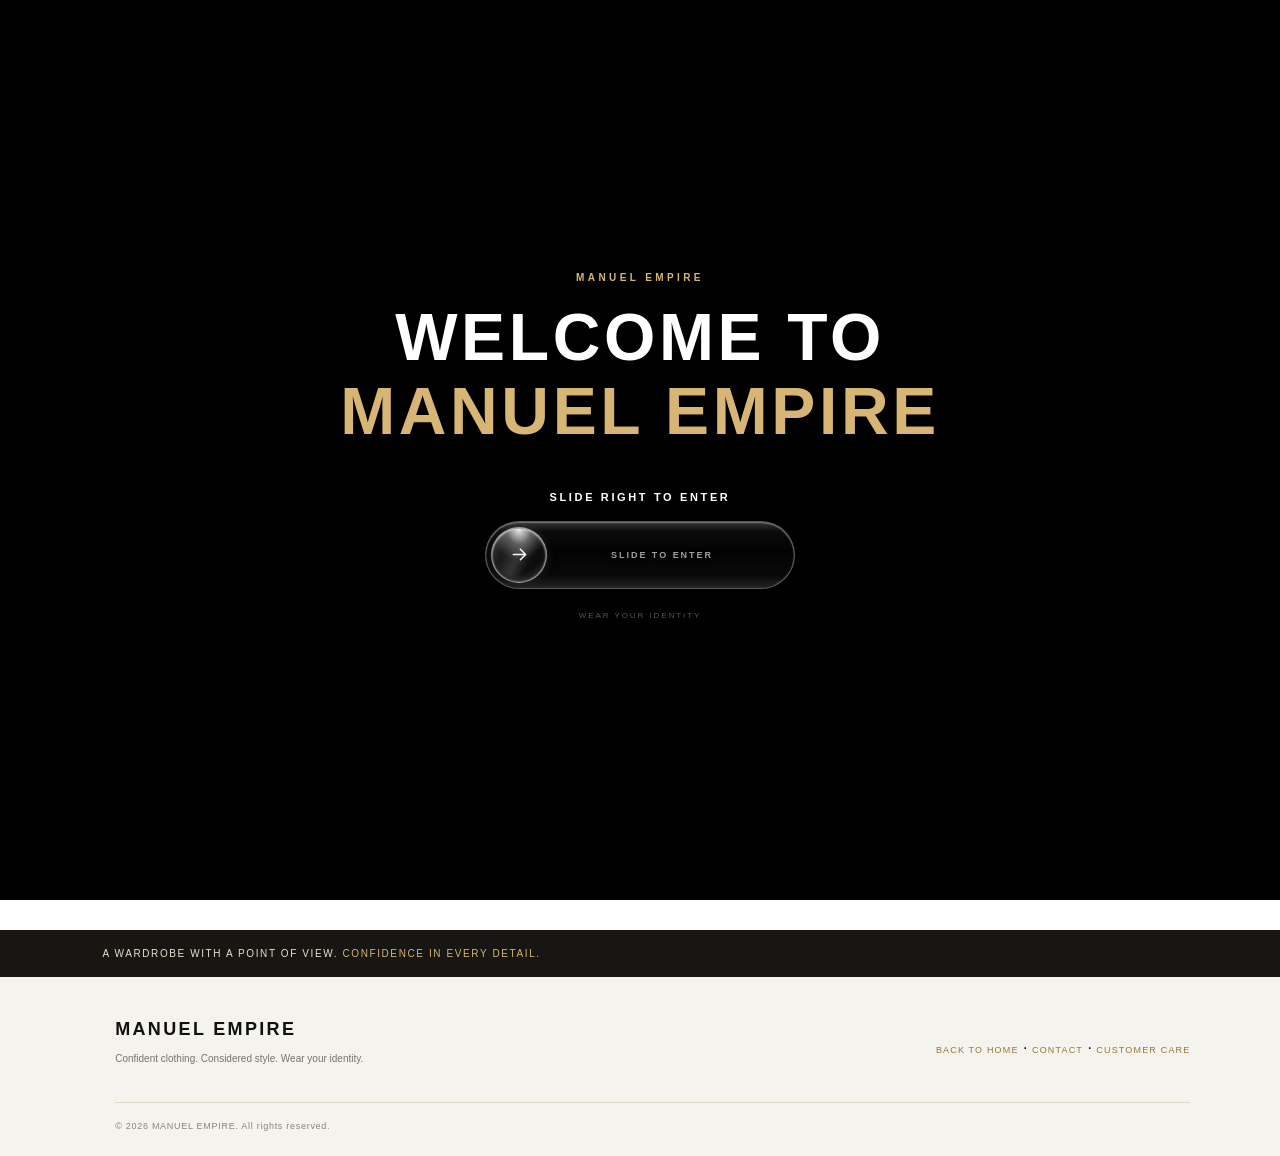
==== commit c367d359: "Refine all-pieces collection status line" ====
--- a/all-products.html
+++ b/all-products.html
@@ -220,6 +220,7 @@
 .brand span{display:inline-block}
 @media(max-width:700px){.brand{gap:8px!important}.brand-mark{width:25px;height:34px}}
 </style>
+<style>.collection-status{margin:0;color:#77736b;font-size:11px;letter-spacing:.04em;line-height:1.7}@media(max-width:700px){.collection-status{max-width:230px;font-size:10px}}</style>
 </head>
 <body>
 <header class="site-header"><h1 class="brand"><img class="brand-mark" src="IMG_6461.png" alt=""><span>MANUEL EMPIRE</span></h1><div class="header-note">Confidence in every detail</div></header>
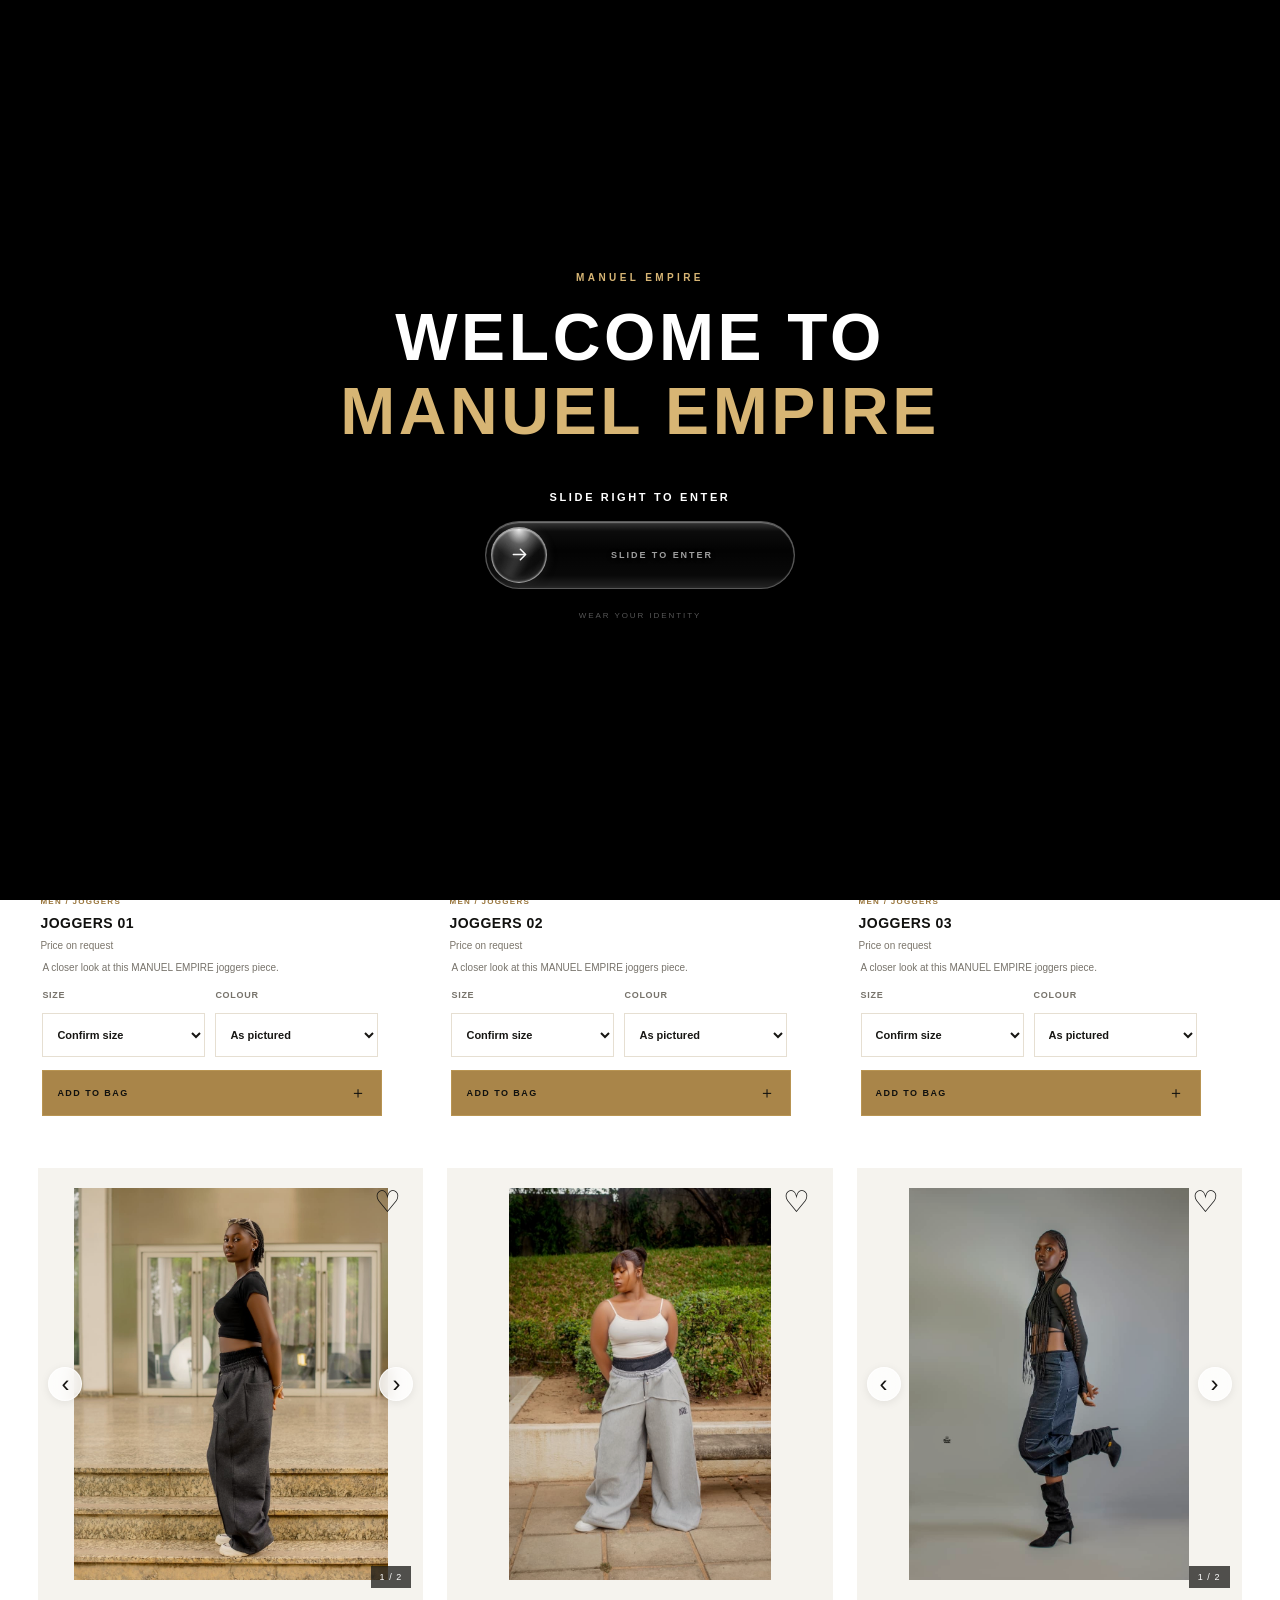
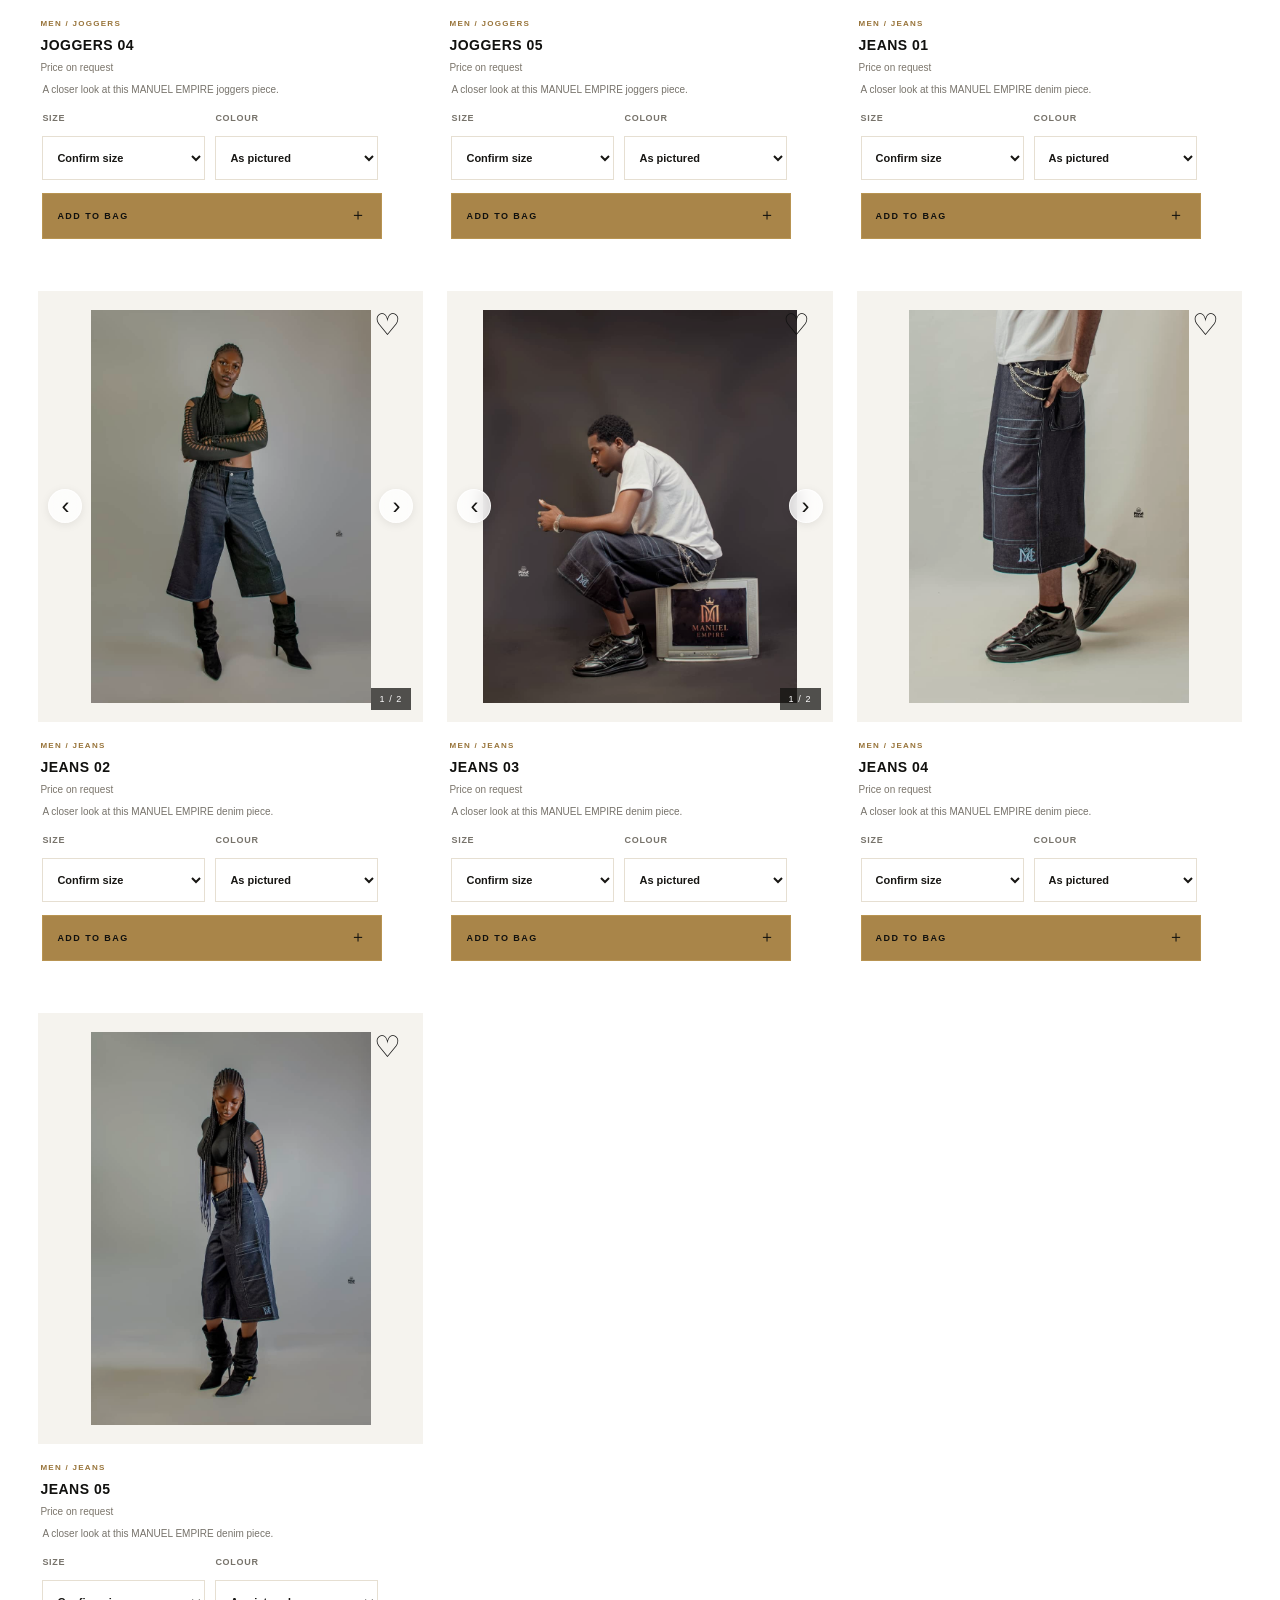
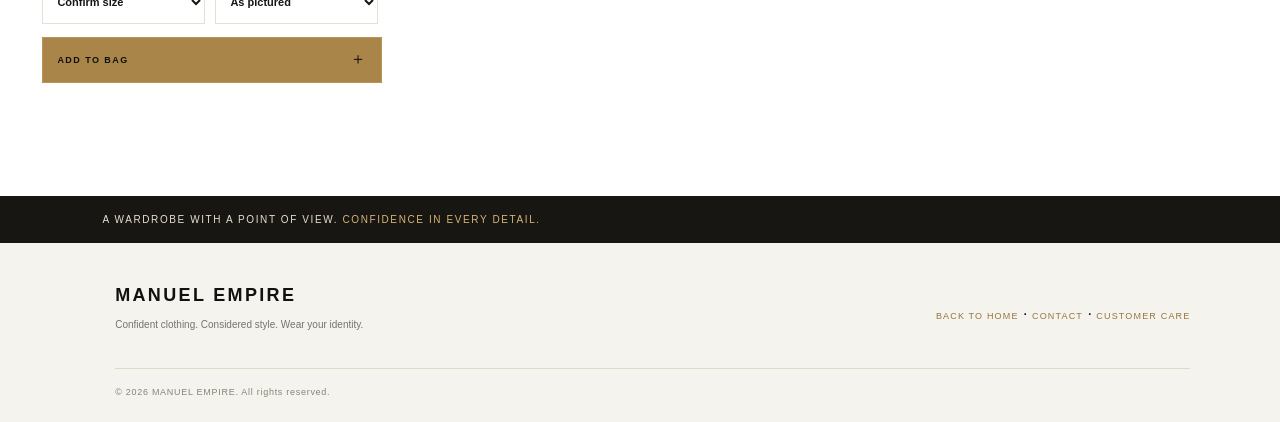
==== commit 99167dc7: "Load product gallery updates" ====
--- a/all-products.html
+++ b/all-products.html
@@ -196,7 +196,7 @@
 @media(max-width:700px){.collection-note{padding:16px 18px 16px 68px;font-size:8px;line-height:1.7}.collection-footer{padding:35px 18px 22px 68px}.collection-footer .footer-row{display:block}.collection-footer a{display:inline-block;margin-top:10px}}
 
 </style>
-<link rel="stylesheet" href="store.css?v=polish-20261128">
+<link rel="stylesheet" href="store.css?v=gallery-products-20261128">
 <style>
 /* Side navigation category pop-out */
 .category-dim{position:fixed;inset:0;z-index:35;border:0;padding:0;background:rgba(12,11,9,.30);opacity:0;visibility:hidden;transition:opacity .28s ease,visibility .28s ease;cursor:pointer}
@@ -240,6 +240,6 @@
 <div class="collection-note">A wardrobe with a point of view. <span>Confidence in every detail.</span></div>
 <footer class="collection-footer" id="cart"><div class="footer-row"><div><strong>MANUEL EMPIRE</strong><p>Confident clothing. Considered style. Wear your identity.</p></div><div><a href="index.html">Back to home</a> · <a href="contact.html">Contact</a> · <a href="customer-care.html">Customer care</a></div></div><small>© 2026 MANUEL EMPIRE. All rights reserved.</small></footer>
 
-<div class="store-notice" data-store-notice role="status"></div><script src="store.js?v=curated-empty-v3-20261128"></script><script src="nav.js?v=full-polish-20261128"></script>
+<div class="store-notice" data-store-notice role="status"></div><script src="store.js?v=gallery-products-20261128"></script><script src="nav.js?v=full-polish-20261128"></script>
 </body>
 </html>
--- a/store.css
+++ b/store.css
@@ -181,3 +181,12 @@
  .bag-summary{padding:20px}
 }
 @media(prefers-reduced-motion:reduce){.shop-image img,.gold-button{transition:none}}
+
+
+/* Product image gallery controls */
+.shop-image{position:relative}
+.gallery-arrow{position:absolute;top:50%;z-index:3;display:grid;place-items:center;width:34px;height:34px;transform:translateY(-50%);border:1px solid rgba(255,255,255,.72);border-radius:50%;background:rgba(255,255,255,.78);color:#171613;font:300 24px/1 Arial,sans-serif;cursor:pointer;box-shadow:0 2px 10px rgba(0,0,0,.08);-webkit-backdrop-filter:blur(8px);backdrop-filter:blur(8px)}
+.gallery-prev{left:10px}.gallery-next{right:10px}
+.gallery-count{position:absolute;right:12px;bottom:12px;z-index:2;padding:6px 9px;background:rgba(17,17,15,.72);color:#fff;font-size:9px;letter-spacing:.12em}
+.gallery-arrow:focus-visible{outline:2px solid #b89452;outline-offset:3px}
+@media(max-width:700px){.gallery-arrow{width:29px;height:29px;font-size:21px}.gallery-prev{left:6px}.gallery-next{right:6px}.gallery-count{right:7px;bottom:7px;font-size:8px;padding:5px 7px}}
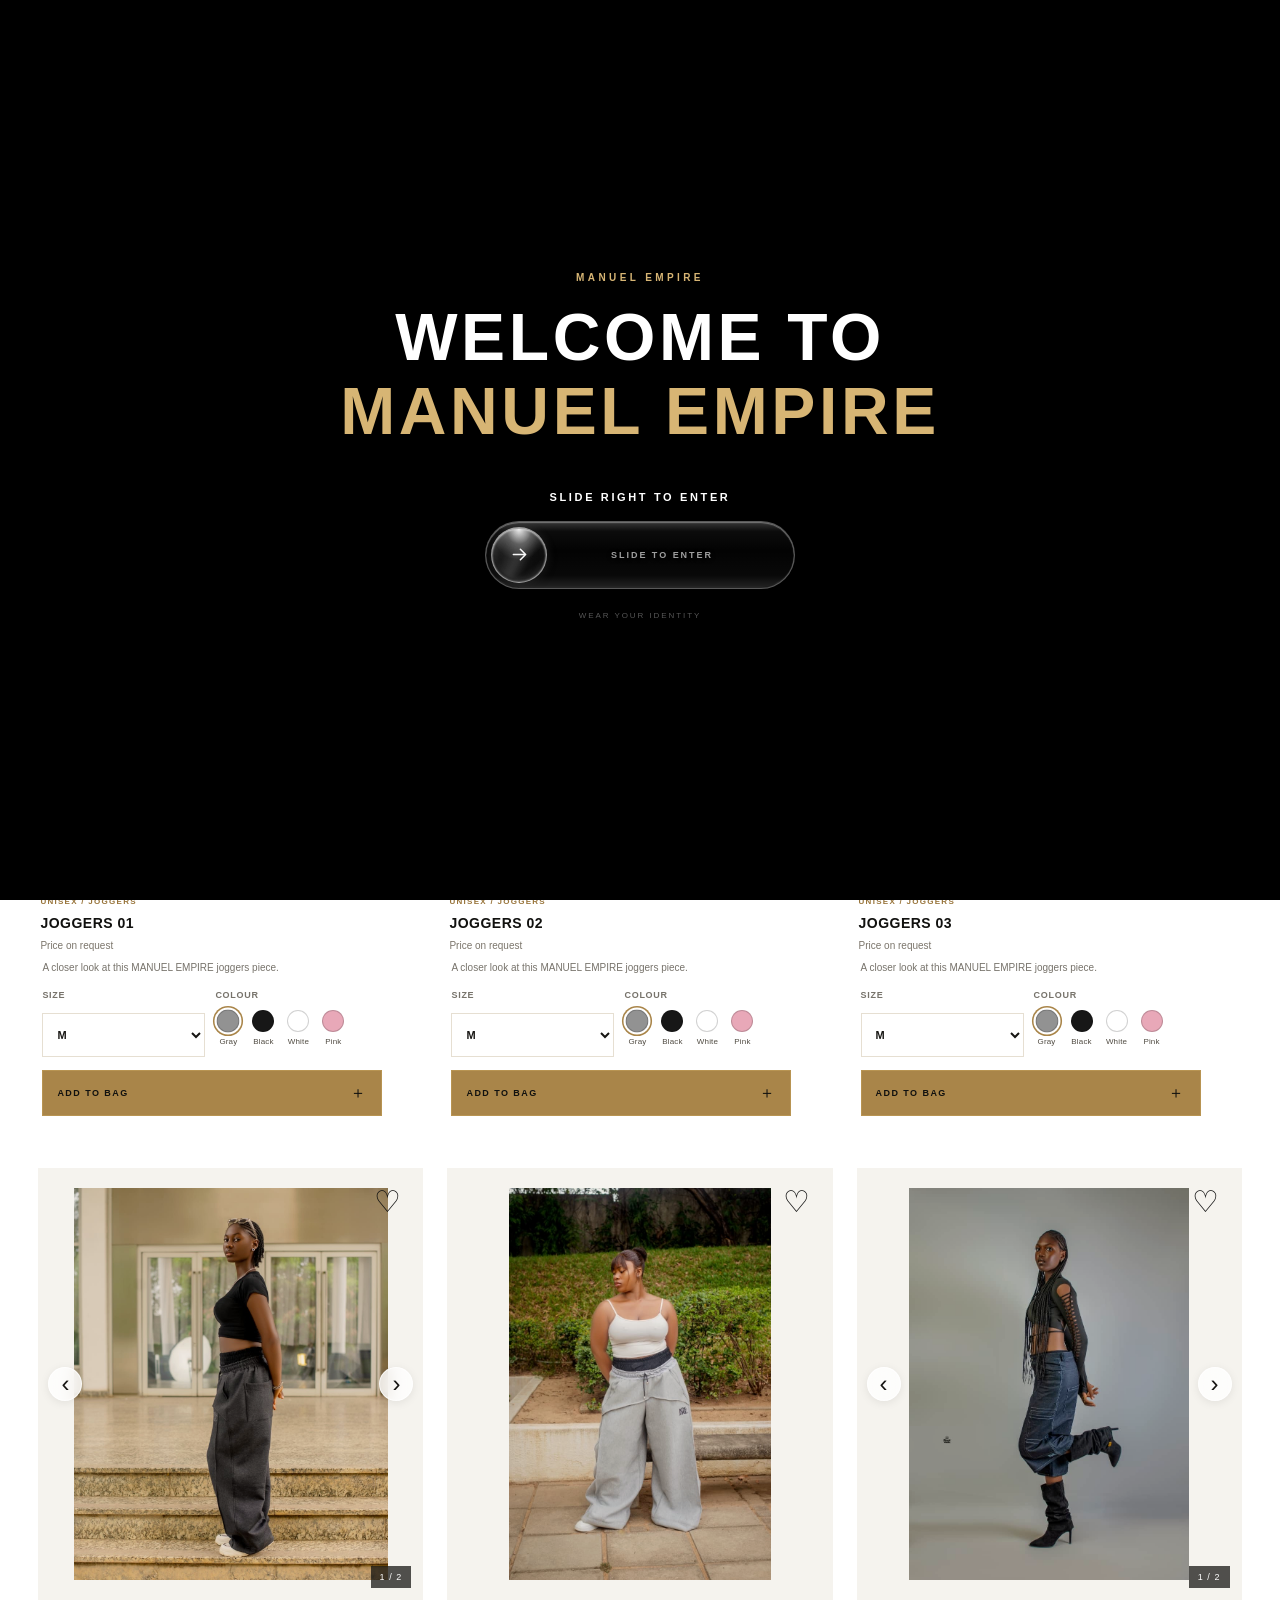
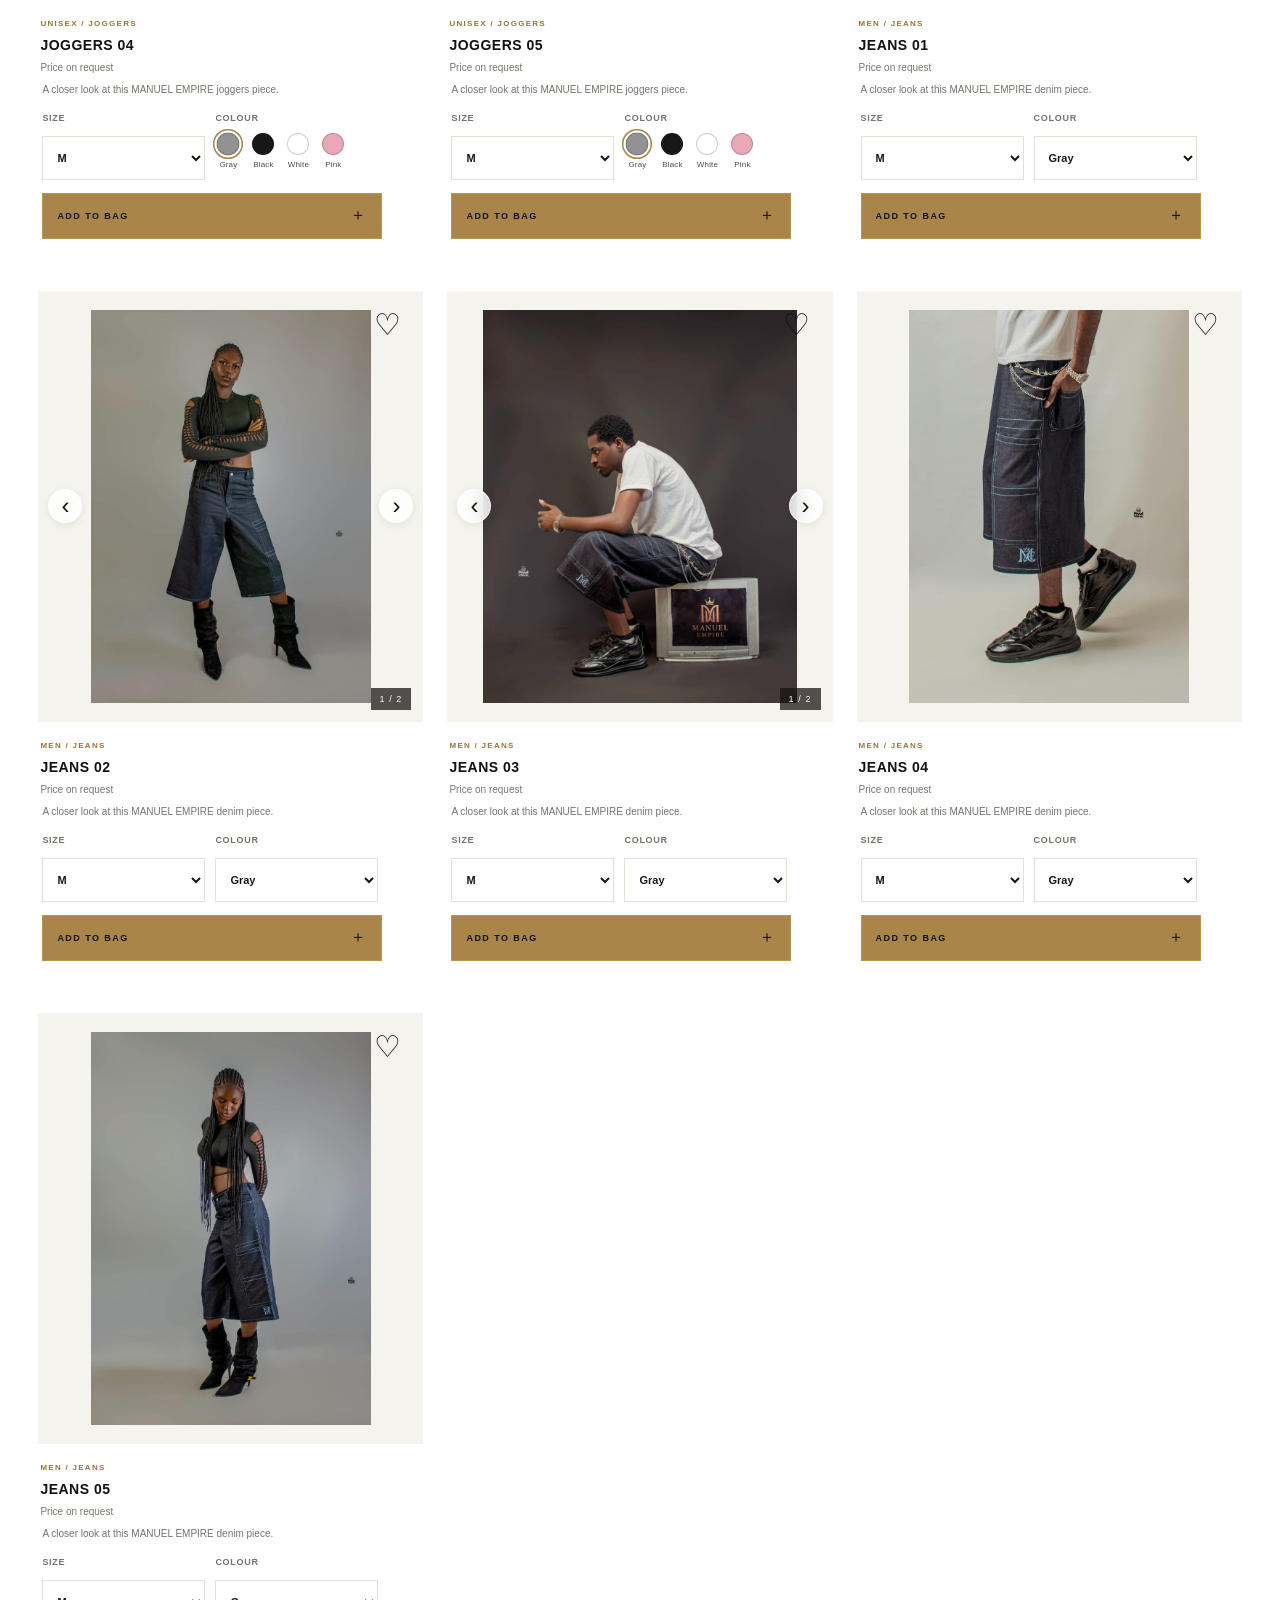
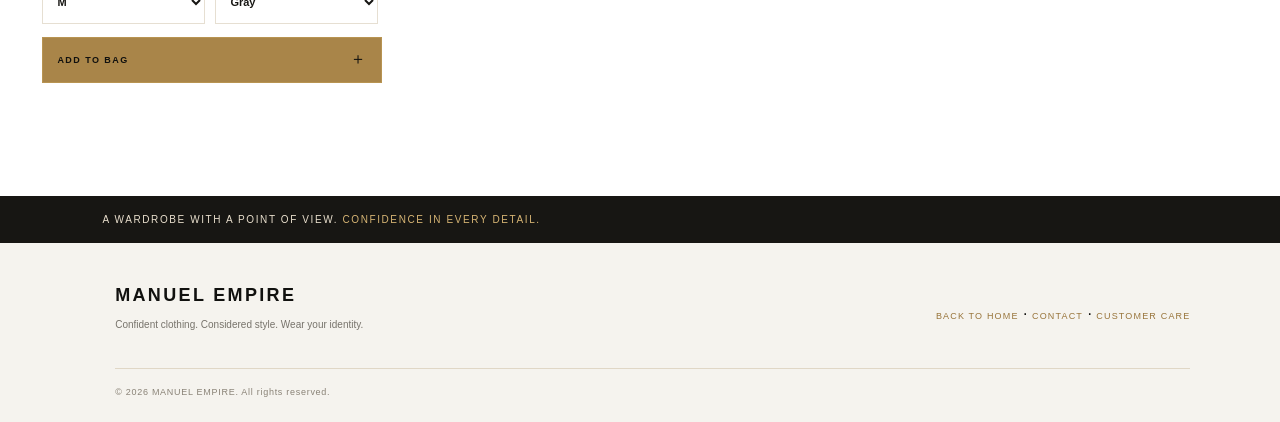
==== commit acc7a1c4: "Refresh storefront product rendering assets" ====
--- a/all-products.html
+++ b/all-products.html
@@ -196,7 +196,7 @@
 @media(max-width:700px){.collection-note{padding:16px 18px 16px 68px;font-size:8px;line-height:1.7}.collection-footer{padding:35px 18px 22px 68px}.collection-footer .footer-row{display:block}.collection-footer a{display:inline-block;margin-top:10px}}
 
 </style>
-<link rel="stylesheet" href="store.css?v=gallery-products-20261128">
+<link rel="stylesheet" href="store.css?v=products-render-fix-20261128">
 <style>
 /* Side navigation category pop-out */
 .category-dim{position:fixed;inset:0;z-index:35;border:0;padding:0;background:rgba(12,11,9,.30);opacity:0;visibility:hidden;transition:opacity .28s ease,visibility .28s ease;cursor:pointer}
@@ -240,6 +240,6 @@
 <div class="collection-note">A wardrobe with a point of view. <span>Confidence in every detail.</span></div>
 <footer class="collection-footer" id="cart"><div class="footer-row"><div><strong>MANUEL EMPIRE</strong><p>Confident clothing. Considered style. Wear your identity.</p></div><div><a href="index.html">Back to home</a> · <a href="contact.html">Contact</a> · <a href="customer-care.html">Customer care</a></div></div><small>© 2026 MANUEL EMPIRE. All rights reserved.</small></footer>
 
-<div class="store-notice" data-store-notice role="status"></div><script src="store.js?v=gallery-products-20261128"></script><script src="nav.js?v=full-polish-20261128"></script>
+<div class="store-notice" data-store-notice role="status"></div><script src="store.js?v=products-render-fix-20261128"></script><script src="nav.js?v=full-polish-20261128"></script>
 </body>
 </html>
--- a/store.css
+++ b/store.css
@@ -190,3 +190,24 @@
 .gallery-count{position:absolute;right:12px;bottom:12px;z-index:2;padding:6px 9px;background:rgba(17,17,15,.72);color:#fff;font-size:9px;letter-spacing:.12em}
 .gallery-arrow:focus-visible{outline:2px solid #b89452;outline-offset:3px}
 @media(max-width:700px){.gallery-arrow{width:29px;height:29px;font-size:21px}.gallery-prev{left:6px}.gallery-next{right:6px}.gallery-count{right:7px;bottom:7px;font-size:8px;padding:5px 7px}}
+
+
+/* Unisex joggers — selectable colour palette */
+.colour-picker{min-width:0}
+.colour-label{display:block;margin-bottom:8px;color:#77736b;font-size:9px;font-weight:700;letter-spacing:.08em;text-transform:uppercase}
+.colour-swatches{display:flex;align-items:flex-start;gap:9px;flex-wrap:wrap}
+.colour-swatch{display:grid;justify-items:center;gap:5px;padding:2px;border:0;background:transparent;color:#514c43;font:inherit;cursor:pointer}
+.swatch-dot{display:block;width:22px;height:22px;border-radius:50%;border:1px solid rgba(0,0,0,.18);box-shadow:0 0 0 2px transparent;transition:box-shadow .18s ease,transform .18s ease}
+.swatch-gray{background:#929292}
+.swatch-black{background:#171717}
+.swatch-white{background:#fff}
+.swatch-pink{background:#e8a8b8}
+.colour-swatch.is-selected .swatch-dot{box-shadow:0 0 0 2px #fff,0 0 0 3.5px #a98549;transform:scale(1.04)}
+.swatch-name{font-size:8px;letter-spacing:.02em;text-transform:capitalize}
+.colour-picker .option-color{position:absolute!important;width:1px!important;height:1px!important;padding:0!important;margin:-1px!important;overflow:hidden!important;clip:rect(0,0,0,0)!important;white-space:nowrap!important;border:0!important}
+@media(max-width:700px){.colour-swatches{gap:7px}.swatch-dot{width:20px;height:20px}.swatch-name{font-size:7px}}
+
+/* Category product grids share the storefront card layout. */
+.shop-grid{display:grid;grid-template-columns:repeat(3,minmax(0,1fr));gap:28px 20px}
+@media(max-width:900px){.shop-grid{grid-template-columns:repeat(2,minmax(0,1fr));gap:20px 14px}}
+@media(max-width:700px){.shop-grid{grid-template-columns:repeat(2,minmax(0,1fr));gap:25px 12px}}
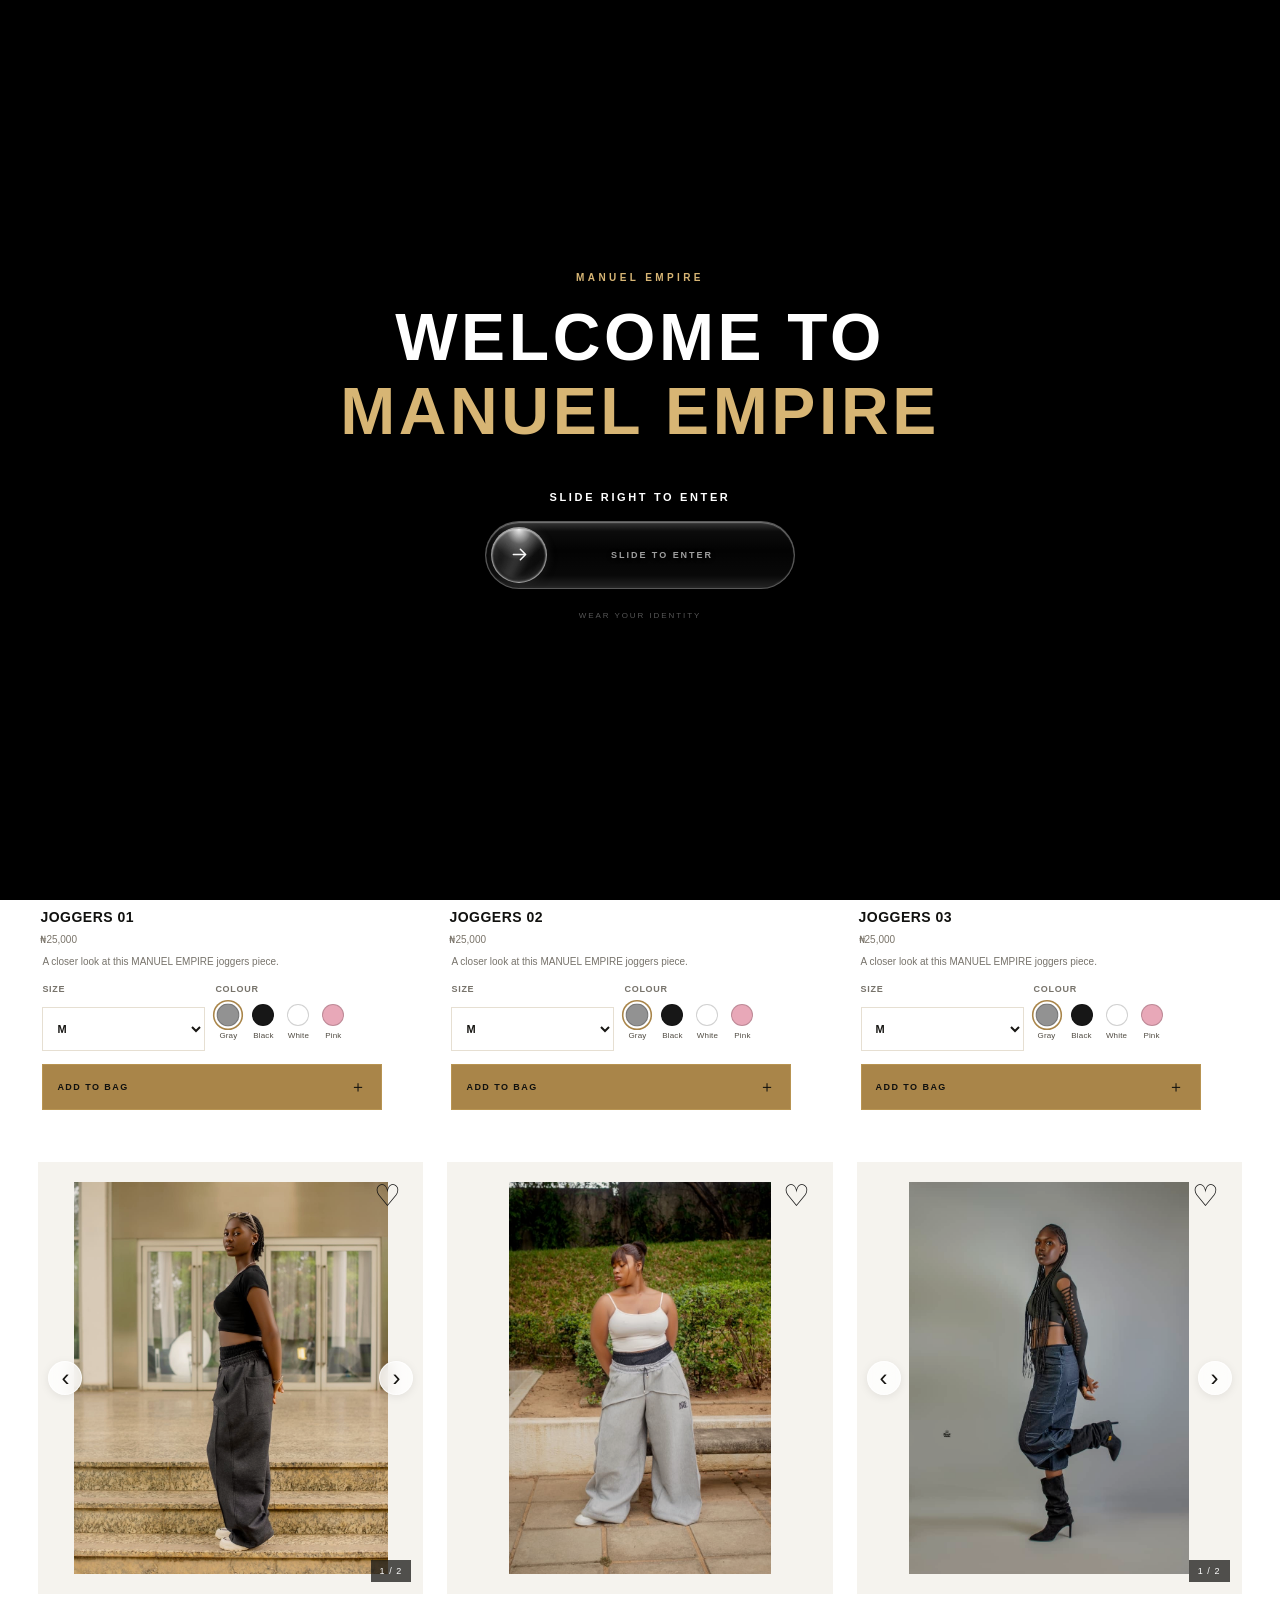
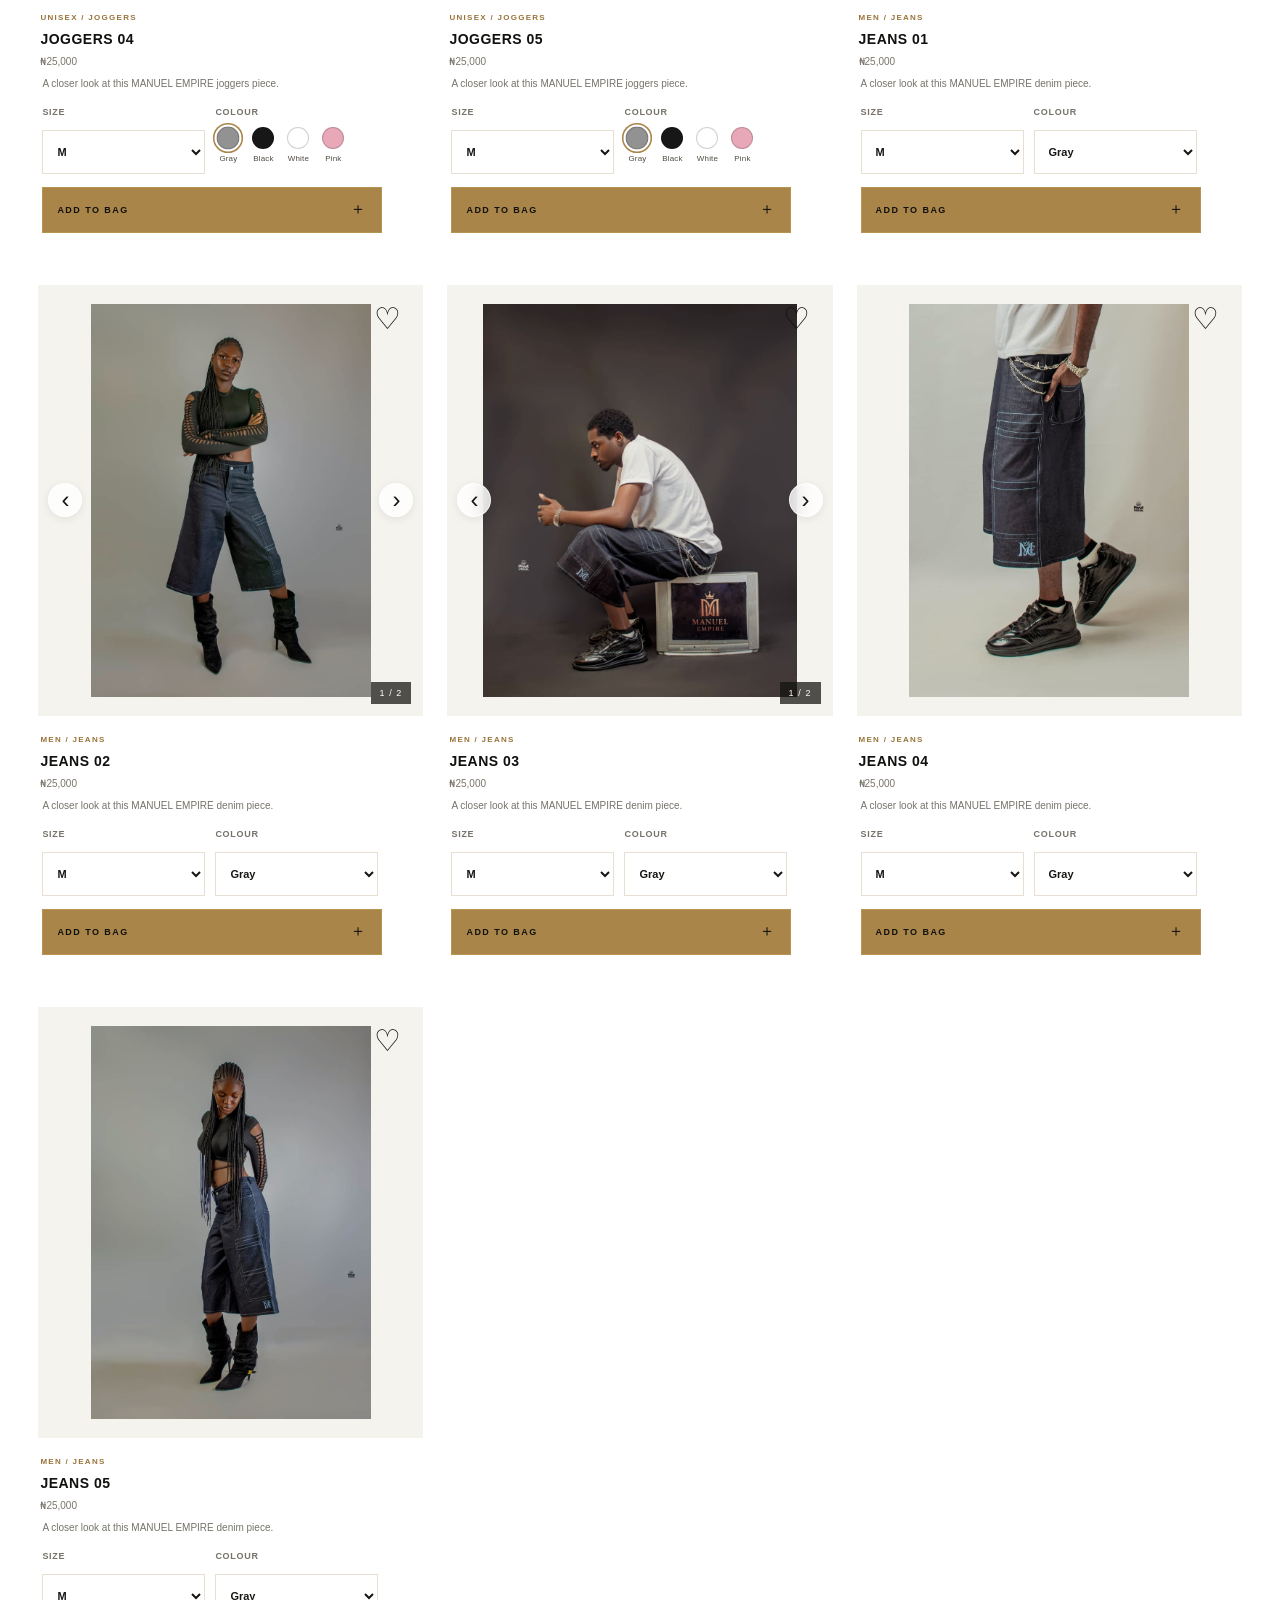
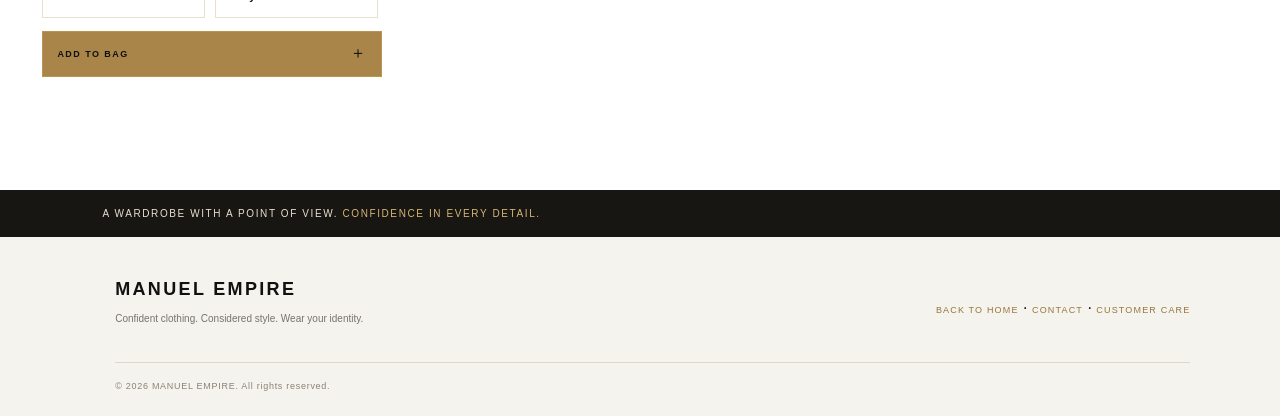
==== commit 15c57c13: "Refresh shared glass header stylesheet cache" ====
--- a/all-products.html
+++ b/all-products.html
@@ -196,7 +196,7 @@
 @media(max-width:700px){.collection-note{padding:16px 18px 16px 68px;font-size:8px;line-height:1.7}.collection-footer{padding:35px 18px 22px 68px}.collection-footer .footer-row{display:block}.collection-footer a{display:inline-block;margin-top:10px}}
 
 </style>
-<link rel="stylesheet" href="store.css?v=products-render-fix-20261128">
+<link rel="stylesheet" href="store.css?v=apple-glass-header-20261128">
 <style>
 /* Side navigation category pop-out */
 .category-dim{position:fixed;inset:0;z-index:35;border:0;padding:0;background:rgba(12,11,9,.30);opacity:0;visibility:hidden;transition:opacity .28s ease,visibility .28s ease;cursor:pointer}
@@ -221,6 +221,12 @@
 @media(max-width:700px){.brand{gap:8px!important}.brand-mark{width:25px;height:34px}}
 </style>
 <style>.collection-status{margin:0;color:#77736b;font-size:11px;letter-spacing:.04em;line-height:1.7}@media(max-width:700px){.collection-status{max-width:230px;font-size:10px}}</style>
+<meta name="description" content="Shop all MANUEL EMPIRE pieces and explore the latest clothing edits.">
+<meta property="og:title" content="All Pieces | MANUEL EMPIRE">
+<meta property="og:description" content="Shop all MANUEL EMPIRE pieces and explore the latest clothing edits.">
+<meta property="og:type" content="website">
+<meta name="theme-color" content="#ffffff">
+<style id="me-accessibility-polish">a:focus-visible,button:focus-visible,[role="button"]:focus-visible,input:focus-visible,select:focus-visible,textarea:focus-visible{outline:2px solid #b89452!important;outline-offset:3px!important}::selection{background:#d9bd83;color:#171613}</style>
 </head>
 <body>
 <header class="site-header"><h1 class="brand"><img class="brand-mark" src="IMG_6461.png" alt=""><span>MANUEL EMPIRE</span></h1><div class="header-note">Confidence in every detail</div></header>
--- a/store.css
+++ b/store.css
@@ -211,3 +211,31 @@
 .shop-grid{display:grid;grid-template-columns:repeat(3,minmax(0,1fr));gap:28px 20px}
 @media(max-width:900px){.shop-grid{grid-template-columns:repeat(2,minmax(0,1fr));gap:20px 14px}}
 @media(max-width:700px){.shop-grid{grid-template-columns:repeat(2,minmax(0,1fr));gap:25px 12px}}
+
+
+/* Apple-inspired MANUEL EMPIRE glass header — restrained, clear and consistent */
+.site-header{
+  position:sticky!important;top:0!important;left:0!important;width:100%!important;
+  min-height:76px!important;height:76px!important;
+  display:flex!important;align-items:center!important;justify-content:center!important;
+  padding:0 20px!important;
+  background:rgba(255,255,255,.10)!important;
+  border:0!important;outline:0!important;
+  box-shadow:0 4px 22px rgba(20,18,14,.035)!important;
+  -webkit-backdrop-filter:blur(26px) saturate(180%)!important;
+  backdrop-filter:blur(26px) saturate(180%)!important;
+  z-index:1000!important;isolation:isolate;
+}
+.site-header:before{content:none!important;display:none!important}
+.site-header:after{opacity:.32!important;pointer-events:none!important}
+.site-header .brand{
+  position:relative!important;z-index:1!important;
+  margin:0 auto!important;text-align:center!important;
+  display:inline-flex!important;align-items:center!important;justify-content:center!important;
+}
+@media(max-width:700px){
+ .site-header{height:66px!important;min-height:66px!important;padding:0 14px!important;
+  -webkit-backdrop-filter:blur(22px) saturate(175%)!important;
+  backdrop-filter:blur(22px) saturate(175%)!important}
+}
+@media(prefers-reduced-motion:reduce){.site-header:after{animation:none!important}}
